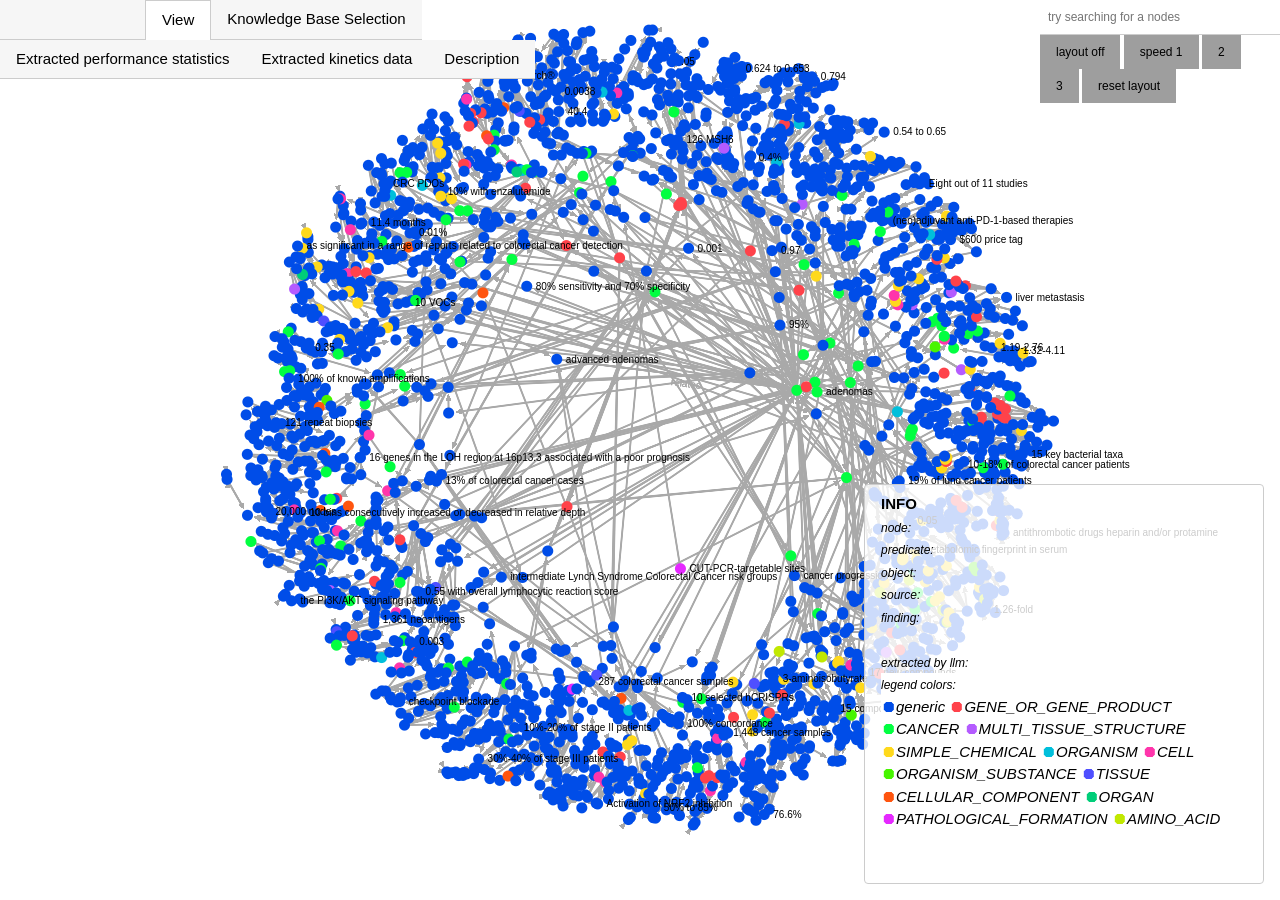
==== index.html @ 6cf6f739 "publish: UPDATE knowledge graph visualisation and generation generated from commit 396b135ac9f221a1f" ====
<!DOCTYPE html>
<html>

<head>
  <meta charset="utf-8">
  <title>ONCOScreen biomarkers knowledge base demo</title>
  <meta name="viewport" content="width=device-width, initial-scale=1">  
  <script type="module" crossorigin src="./assets/index-B3kpGsPM.js"></script>
  <link rel="stylesheet" crossorigin href="./assets/index-c3DwSmP3.css">
</head>

<body>  
  <my-app></my-app>
</body>

</html>
---- assets/index-c3DwSmP3.css ----
@charset "UTF-8";.message{background-color:#add8e6}.chartjsgeo{width:100vw;height:100vh}.chartjsgeocontainer{position:relative}.chartjsgeodesc{position:absolute;bottom:5px;left:5px;background-color:#d3d3d3;padding:10px;font-size:x-small}.truncate{display:inline-block;max-width:40ch;overflow:hidden;white-space:nowrap;text-overflow:ellipsis}/*!
* Copyright (c) HANDSONCODE sp. z o. o.
*
* HANDSONTABLE is a software distributed by HANDSONCODE sp. z o. o., a Polish corporation based in
* Gdynia, Poland, at Aleja Zwyciestwa 96-98, registered by the District Court in Gdansk under number
* 538651, EU tax ID number: PL5862294002, share capital: PLN 62,800.00.
*
* This software is protected by applicable copyright laws, including international treaties, and dual-
* licensed - depending on whether your use for commercial purposes, meaning intended for or
* resulting in commercial advantage or monetary compensation, or not.
*
* If your use is strictly personal or solely for evaluation purposes, meaning for the purposes of testing
* the suitability, performance, and usefulness of this software outside the production environment,
* you agree to be bound by the terms included in the "handsontable-non-commercial-license.pdf" file.
*
* Your use of this software for commercial purposes is subject to the terms included in an applicable
* license agreement.
*
* In any case, you must not make any such use of this software as to develop software which may be
* considered competitive with this software.
*
* UNLESS EXPRESSLY AGREED OTHERWISE, HANDSONCODE PROVIDES THIS SOFTWARE ON AN "AS IS"
* BASIS, WITHOUT WARRANTIES OR CONDITIONS OF ANY KIND, AND IN NO EVENT AND UNDER NO
* LEGAL THEORY, SHALL HANDSONCODE BE LIABLE TO YOU FOR DAMAGES, INCLUDING ANY DIRECT,
* INDIRECT, SPECIAL, INCIDENTAL, OR CONSEQUENTIAL DAMAGES OF ANY CHARACTER ARISING FROM
* USE OR INABILITY TO USE THIS SOFTWARE.
*
* Version: 14.6.1
* Release date: 17/10/2024 (built at 17/10/2024 09:16:18)
*/.handsontable .table th,.handsontable .table td{border-top:none}.handsontable tr{background:#fff}.handsontable td{background-color:inherit}.handsontable .table caption+thead tr:first-child th,.handsontable .table caption+thead tr:first-child td,.handsontable .table colgroup+thead tr:first-child th,.handsontable .table colgroup+thead tr:first-child td,.handsontable .table thead:first-child tr:first-child th,.handsontable .table thead:first-child tr:first-child td{border-top:1px solid #CCCCCC}.handsontable .table-bordered{border:0;border-collapse:separate}.handsontable .table-bordered th,.handsontable .table-bordered td{border-left:none}.handsontable .table-bordered th:first-child,.handsontable .table-bordered td:first-child{border-left:1px solid #CCCCCC}.handsontable .table>tbody>tr>td,.handsontable .table>tbody>tr>th,.handsontable .table>tfoot>tr>td,.handsontable .table>tfoot>tr>th,.handsontable .table>thead>tr>td,.handsontable .table>thead>tr>th{line-height:21px;padding:0}.col-lg-1.handsontable,.col-lg-10.handsontable,.col-lg-11.handsontable,.col-lg-12.handsontable,.col-lg-2.handsontable,.col-lg-3.handsontable,.col-lg-4.handsontable,.col-lg-5.handsontable,.col-lg-6.handsontable,.col-lg-7.handsontable,.col-lg-8.handsontable,.col-lg-9.handsontable,.col-md-1.handsontable,.col-md-10.handsontable,.col-md-11.handsontable,.col-md-12.handsontable,.col-md-2.handsontable,.col-md-3.handsontable,.col-md-4.handsontable,.col-md-5.handsontable,.col-md-6.handsontable,.col-md-7.handsontable,.col-md-8.handsontable,.col-md-9.handsontable .col-sm-1.handsontable,.col-sm-10.handsontable,.col-sm-11.handsontable,.col-sm-12.handsontable,.col-sm-2.handsontable,.col-sm-3.handsontable,.col-sm-4.handsontable,.col-sm-5.handsontable,.col-sm-6.handsontable,.col-sm-7.handsontable,.col-sm-8.handsontable,.col-sm-9.handsontable .col-xs-1.handsontable,.col-xs-10.handsontable,.col-xs-11.handsontable,.col-xs-12.handsontable,.col-xs-2.handsontable,.col-xs-3.handsontable,.col-xs-4.handsontable,.col-xs-5.handsontable,.col-xs-6.handsontable,.col-xs-7.handsontable,.col-xs-8.handsontable,.col-xs-9.handsontable{padding-left:0;padding-right:0}.handsontable .table-striped>tbody>tr:nth-of-type(2n){background-color:#fff}.handsontable{position:relative}.handsontable .hide{display:none}.handsontable .relative{position:relative}.handsontable .wtHider{width:0}.handsontable .wtSpreader{position:relative;width:0;height:auto}.handsontable table,.handsontable tbody,.handsontable thead,.handsontable td,.handsontable th,.handsontable input,.handsontable textarea,.handsontable div{box-sizing:content-box;-webkit-box-sizing:content-box;-moz-box-sizing:content-box}.handsontable input,.handsontable textarea{min-height:initial}.handsontable table.htCore{border-collapse:separate;border-spacing:0;margin:0;border-width:0;table-layout:fixed;width:0;outline-width:0;cursor:default;max-width:none;max-height:none}.handsontable col,.handsontable col.rowHeader{width:50px}.handsontable th,.handsontable td{border-top-width:0;border-left-width:0;border-right:1px solid #ccc;border-bottom:1px solid #ccc;height:22px;empty-cells:show;line-height:21px;padding:0 4px;background-color:#fff;vertical-align:top;overflow:hidden;outline:none;outline-width:0;white-space:pre-wrap}[dir=rtl].handsontable th,[dir=rtl].handsontable td{border-right-width:0;border-left:1px solid #ccc}.handsontable th:last-child{border-left:none;border-right:1px solid #ccc;border-bottom:1px solid #ccc}[dir=rtl].handsontable th:last-child{border-right:none;border-left:1px solid #ccc}.handsontable th:first-child,.handsontable td:first-of-type{border-left:1px solid #ccc}[dir=rtl].handsontable th:first-child,[dir=rtl].handsontable td:first-of-type{border-right:1px solid #ccc}.handsontable .ht_clone_top th:nth-child(2){border-left-width:0;border-right:1px solid #ccc}[dir=rtl].handsontable .ht_clone_top th:nth-child(2){border-right-width:0;border-left:1px solid #ccc}.handsontable.htRowHeaders thead tr th:nth-child(2){border-left:1px solid #ccc}[dir=rtl].handsontable.htRowHeaders thead tr th:nth-child(2){border-right:1px solid #ccc}.handsontable tr:first-child th,.handsontable tr:first-child td{border-top:1px solid #ccc}.ht_master:not(.innerBorderInlineStart):not(.emptyColumns) tbody tr th,.ht_master:not(.innerBorderInlineStart):not(.emptyColumns) thead tr th:first-child,.ht_master:not(.innerBorderInlineStart):not(.emptyColumns)~.handsontable:not(.htGhostTable) tbody tr th,.ht_master:not(.innerBorderInlineStart):not(.emptyColumns)~.handsontable:not(.ht_clone_top):not(.htGhostTable) thead tr th:first-child{border-right-width:0;border-left:1px solid #ccc}[dir=rtl].ht_master:not(.innerBorderInlineStart):not(.emptyColumns) tbody tr th,[dir=rtl].ht_master:not(.innerBorderInlineStart):not(.emptyColumns) thead tr th:first-child,[dir=rtl].ht_master:not(.innerBorderInlineStart):not(.emptyColumns)~.handsontable:not(.htGhostTable) tbody tr th,[dir=rtl].ht_master:not(.innerBorderInlineStart):not(.emptyColumns)~.handsontable:not(.ht_clone_top):not(.htGhostTable) thead tr th:first-child{border-left-width:0;border-right:1px solid #ccc}.ht_master:not(.innerBorderTop):not(.innerBorderBottom) thead tr:last-child th,.ht_master:not(.innerBorderTop):not(.innerBorderBottom)~.handsontable thead tr:last-child th,.ht_master:not(.innerBorderTop):not(.innerBorderBottom) thead tr.lastChild th,.ht_master:not(.innerBorderTop):not(.innerBorderBottom)~.handsontable thead tr.lastChild th{border-bottom-width:0}.handsontable th{background-color:#f0f0f0;color:#222;text-align:center;font-weight:400;white-space:nowrap}.handsontable thead th{padding:0}.handsontable th.active{background-color:#ccc}.handsontable thead th .relative{padding:2px 4px}.handsontable span.colHeader{display:inline-block;line-height:1.1}.handsontable .wtBorder{position:absolute;font-size:0}.handsontable .wtBorder.hidden{display:none!important}.handsontable .wtBorder.current{z-index:10}.handsontable .wtBorder.area{z-index:8}.handsontable .wtBorder.fill{z-index:6}.handsontable .wtBorder.corner{font-size:0;cursor:crosshair}.ht_clone_master{z-index:100}.ht_clone_inline_start{z-index:120}.ht_clone_bottom{z-index:130}.ht_clone_bottom_inline_start_corner{z-index:150}.ht_clone_top{z-index:160}.ht_clone_top_inline_start_corner{z-index:180}.handsontable col.hidden{width:0!important}.handsontable tr.hidden,.handsontable tr.hidden td,.handsontable tr.hidden th{display:none}.ht_master,.ht_clone_inline_start,.ht_clone_top,.ht_clone_bottom{overflow:hidden}.ht_master .wtHolder{overflow:auto}.handsontable .ht_master table.htCore>thead,.handsontable .ht_master table.htCore>tbody>tr>th,.handsontable .ht_clone_inline_start table.htCore>thead{visibility:hidden}.ht_clone_top .wtHolder,.ht_clone_inline_start .wtHolder,.ht_clone_bottom .wtHolder{overflow:hidden}.handsontable{touch-action:manipulation;font-family:-apple-system,BlinkMacSystemFont,Segoe UI,Roboto,Oxygen,Ubuntu,Helvetica Neue,Arial,sans-serif;font-size:13px;font-weight:400;color:#373737}.handsontable a{color:#104acc}.handsontable.htAutoSize{visibility:hidden;left:-99000px;position:absolute;top:-99000px}.handsontable td.htInvalid{background-color:#ffbeba!important}.handsontable td.htNoWrap{white-space:nowrap}.handsontable td.invisibleSelection,.handsontable th.invisibleSelection{outline:none}.handsontable td.invisibleSelection::selection,.handsontable th.invisibleSelection::selection{background:#fff0}.hot-display-license-info{font-family:-apple-system,BlinkMacSystemFont,Segoe UI,Roboto,Oxygen,Ubuntu,Helvetica Neue,Arial,sans-serif;font-size:10px;font-weight:400;color:#373737;padding:5px 0 3px;text-align:left}.hot-display-license-info a{color:#104acc;font-size:10px}.handsontable .htFocusCatcher{position:absolute;z-index:-1;opacity:0;border:0;margin:0;padding:0;width:0;height:0}.handsontable .manualColumnResizer{position:absolute;top:0;cursor:col-resize;z-index:210;width:5px;height:25px}.handsontable .manualRowResizer{position:absolute;left:0;cursor:row-resize;z-index:210;height:5px;width:50px}.handsontable .manualColumnResizer:hover,.handsontable .manualColumnResizer.active,.handsontable .manualRowResizer:hover,.handsontable .manualRowResizer.active{background-color:#34a9db}.handsontable .manualColumnResizerGuide{position:absolute;right:unset;top:0;background-color:#34a9db;display:none;width:0;border-right:1px dashed #777;border-left:none;margin-left:5px;margin-right:unset}[dir=rtl].handsontable .manualColumnResizerGuide{left:unset;border-left:1px dashed #777;border-right:none;margin-right:5px;margin-left:unset}.handsontable .manualRowResizerGuide{position:absolute;left:0;bottom:0;background-color:#34a9db;display:none;height:0;border-bottom:1px dashed #777;margin-top:5px}.handsontable .manualColumnResizerGuide.active,.handsontable .manualRowResizerGuide.active{display:block;z-index:209}.handsontable td.area,.handsontable td.area-1,.handsontable td.area-2,.handsontable td.area-3,.handsontable td.area-4,.handsontable td.area-5,.handsontable td.area-6,.handsontable td.area-7{position:relative}.handsontable td.area:before,.handsontable td.area-1:before,.handsontable td.area-2:before,.handsontable td.area-3:before,.handsontable td.area-4:before,.handsontable td.area-5:before,.handsontable td.area-6:before,.handsontable td.area-7:before{content:"";position:absolute;top:0;left:0;right:0;bottom:0;background:#005eff}.handsontable td.area:before{opacity:.1}.handsontable td.area-1:before{opacity:.2}.handsontable td.area-2:before{opacity:.27}.handsontable td.area-3:before{opacity:.35}.handsontable td.area-4:before{opacity:.41}.handsontable td.area-5:before{opacity:.47}.handsontable td.area-6:before{opacity:.54}.handsontable td.area-7:before{opacity:.58}.handsontable tbody th.current,.handsontable thead th.current{box-shadow:inset 0 0 0 2px #4b89ff}.handsontable tbody th.ht__highlight,.handsontable thead th.ht__highlight{background-color:#dcdcdc}.handsontable tbody th.ht__active_highlight,.handsontable thead th.ht__active_highlight{background-color:#8eb0e7;color:#000}.handsontableInput{border:none;outline-width:0;margin:0;padding:1px 5px 0;font-family:inherit;line-height:21px;font-size:inherit;box-shadow:0 0 0 2px #5292f7 inset;resize:none;display:block;color:#000;border-radius:0;background-color:#fff}.handsontableInput:focus{outline:none}.handsontableInputHolder{position:absolute;top:0;left:0}.htSelectEditor{-webkit-appearance:menulist-button!important;position:absolute;width:auto;border:2px solid #4b89ff}.htSelectEditor:focus{outline:none}.handsontable .htDimmed{color:#777}.handsontable .htSubmenu{position:relative}.handsontable .htSubmenu :after{content:"▶";color:#777;position:absolute;right:5px;font-size:9px}[dir=rtl].handsontable .htSubmenu :after{content:""}[dir=rtl].handsontable .htSubmenu :before{content:"◀";color:#777;position:absolute;left:5px;font-size:9px}.handsontable .htLeft{text-align:left}.handsontable .htCenter{text-align:center}.handsontable .htRight{text-align:right}.handsontable .htJustify{text-align:justify}.handsontable .htTop{vertical-align:top}.handsontable .htMiddle{vertical-align:middle}.handsontable .htBottom{vertical-align:bottom}.handsontable .htPlaceholder{color:#999}.handsontable.listbox{margin:0}.handsontable.listbox .ht_master table{border:1px solid #ccc;border-collapse:separate;background:#fff}.handsontable.listbox th,.handsontable.listbox tr:first-child th,.handsontable.listbox tr:last-child th,.handsontable.listbox tr:first-child td,.handsontable.listbox td{border-color:transparent!important}.handsontable.listbox th,.handsontable.listbox td{white-space:nowrap;text-overflow:ellipsis}.handsontable.listbox td.htDimmed{cursor:default;color:inherit;font-style:inherit}.handsontable.listbox .wtBorder{visibility:hidden}.handsontable.listbox tr td.current,.handsontable.listbox tr:hover td{background:#eee}.ht_editor_hidden{z-index:-1}.ht_editor_visible{z-index:200}.handsontable td.htSearchResult{background:#fcedd9;color:#583707}.handsontable.mobile,.handsontable.mobile .wtHolder{-webkit-touch-callout:none;-webkit-user-select:none;-khtml-user-select:none;-moz-user-select:none;-ms-user-select:none;user-select:none;-webkit-tap-highlight-color:rgba(0,0,0,0);-webkit-overflow-scrolling:touch}.handsontable.mobile .handsontableInput:focus{-webkit-box-shadow:0 0 0 2px #5292f7 inset;-moz-box-shadow:0 0 0 2px #5292f7 inset;box-shadow:0 0 0 2px #5292f7 inset;-webkit-appearance:none}.handsontable .topSelectionHandle,.handsontable .topSelectionHandle-HitArea,.handsontable .bottomSelectionHandle,.handsontable .bottomSelectionHandle-HitArea{left:-10000px;right:unset;top:-10000px;z-index:9999}[dir=rtl].handsontable .topSelectionHandle,[dir=rtl].handsontable .topSelectionHandle-HitArea,[dir=rtl].handsontable .bottomSelectionHandle,[dir=rtl].handsontable .bottomSelectionHandle-HitArea{right:-10000px;left:unset}.handsontable.hide-tween{-webkit-animation:opacity-hide .3s;animation:opacity-hide .3s;animation-fill-mode:forwards;-webkit-animation-fill-mode:forwards}.handsontable.show-tween{-webkit-animation:opacity-show .3s;animation:opacity-show .3s;animation-fill-mode:forwards;-webkit-animation-fill-mode:forwards}/*!
 * Pikaday
 * Copyright © 2014 David Bushell | BSD & MIT license | https://dbushell.com/
 */.pika-single{z-index:9999;display:block;position:relative;color:#333;background:#fff;border:1px solid #ccc;border-bottom-color:#bbb;font-family:Helvetica Neue,Helvetica,Arial,sans-serif}.pika-single:before,.pika-single:after{content:" ";display:table}.pika-single:after{clear:both}.pika-single.is-hidden{display:none}.pika-single.is-bound{position:absolute;box-shadow:0 5px 15px -5px #00000080}.pika-lendar{float:left;width:240px;margin:8px}.pika-title{position:relative;text-align:center}.pika-label{display:inline-block;position:relative;z-index:9999;overflow:hidden;margin:0;padding:5px 3px;font-size:14px;line-height:20px;font-weight:700;background-color:#fff}.pika-title select{cursor:pointer;position:absolute;z-index:9998;margin:0;left:0;top:5px;opacity:0}.pika-prev,.pika-next{display:block;cursor:pointer;position:relative;outline:none;border:0;padding:0;width:20px;height:30px;text-indent:20px;white-space:nowrap;overflow:hidden;background-color:transparent;background-position:center center;background-repeat:no-repeat;background-size:75% 75%;opacity:.5}.pika-prev:hover,.pika-next:hover{opacity:1}.pika-prev,.is-rtl .pika-next{float:left;background-image:url([data-uri])}.pika-next,.is-rtl .pika-prev{float:right;background-image:url([data-uri])}.pika-prev.is-disabled,.pika-next.is-disabled{cursor:default;opacity:.2}.pika-select{display:inline-block}.pika-table{width:100%;border-collapse:collapse;border-spacing:0;border:0}.pika-table th,.pika-table td{width:14.2857142857%;padding:0}.pika-table th{color:#999;font-size:12px;line-height:25px;font-weight:700;text-align:center}.pika-button{cursor:pointer;display:block;box-sizing:border-box;-moz-box-sizing:border-box;outline:none;border:0;margin:0;width:100%;padding:5px;color:#666;font-size:12px;line-height:15px;text-align:center;background:#f5f5f5;height:initial}.pika-week{font-size:11px;color:#999}.is-today .pika-button{color:#3af;font-weight:700}.is-selected .pika-button,.has-event .pika-button{color:#fff;font-weight:700;background:#3af;box-shadow:inset 0 1px 3px #178fe5;border-radius:3px}.has-event .pika-button{background:#005da9;box-shadow:inset 0 1px 3px #0076c9}.is-disabled .pika-button,.is-inrange .pika-button{background:#d5e9f7}.is-startrange .pika-button{color:#fff;background:#6cb31d;box-shadow:none;border-radius:3px}.is-endrange .pika-button{color:#fff;background:#3af;box-shadow:none;border-radius:3px}.is-disabled .pika-button{pointer-events:none;cursor:default;color:#999;opacity:.3}.is-outside-current-month .pika-button{color:#999;opacity:.3}.is-selection-disabled{pointer-events:none;cursor:default}.pika-button:hover,.pika-row.pick-whole-week:hover .pika-button{color:#fff;background:#ff8000;box-shadow:none;border-radius:3px}.pika-table abbr{border-bottom:none;cursor:help}.handsontable .htAutocompleteArrow{float:right;font-size:10px;color:#bbb;cursor:default;width:16px;text-align:center}[dir=rtl].handsontable .htAutocompleteArrow{float:left}.handsontable td.htInvalid .htAutocompleteArrow{color:#555}.handsontable td.htInvalid .htAutocompleteArrow:hover{color:#1a1a1a}.handsontable td .htAutocompleteArrow:hover{color:#777}.handsontable td.area .htAutocompleteArrow{color:#d3d3d3}.handsontable .htCheckboxRendererInput{display:inline-block}.handsontable .htCheckboxRendererInput.noValue{opacity:.5}.handsontable .htCheckboxRendererLabel{font-size:inherit;vertical-align:middle;cursor:pointer;display:inline-block}.handsontable .htCheckboxRendererLabel.fullWidth{width:100%}.handsontable .collapsibleIndicator{position:absolute;top:50%;transform:translateY(-50%);left:unset;right:5px;border:1px solid #A6A6A6;line-height:8px;color:#222;border-radius:10px;font-size:10px;width:10px;height:10px;cursor:pointer;-webkit-box-shadow:0 0 0 6px rgb(238,238,238);-moz-box-shadow:0 0 0 6px rgb(238,238,238);box-shadow:0 0 0 3px #eee;background:#eee;text-align:center}[dir=rtl].handsontable .collapsibleIndicator{right:unset;left:5px}.handsontable[dir=ltr] thead th:has(.collapsibleIndicator) div.htRight span.colHeader{margin-right:20px}.handsontable[dir=rtl] thead th:has(.collapsibleIndicator) div.htLeft span.colHeader{margin-left:20px}.handsontable .columnSorting{position:relative}.handsontable[dir=ltr] div.htRight span[class*=ascending],.handsontable[dir=ltr] div.htRight span[class*=descending]{margin-right:10px;margin-left:-10px}.handsontable[dir=rtl] div.htLeft span[class*=ascending],.handsontable[dir=rtl] div.htLeft span[class*=descending]{margin-left:10px;margin-right:-10px}.handsontable[dir=ltr] div.htRight span[class*=ascending]:only-child,.handsontable[dir=ltr] div.htRight span[class*=descending]:only-child{margin-right:15px;margin-left:-15px}.handsontable[dir=rtl] div.htLeft span[class*=ascending]:only-child,.handsontable[dir=rtl] div.htLeft span[class*=descending]:only-child{margin-left:15px;margin-right:-15px}.handsontable .columnSorting.sortAction:hover{text-decoration:underline;cursor:pointer}.handsontable span.colHeader.columnSorting:before{top:50%;margin-top:-6px;padding-left:8px;padding-right:0;position:absolute;right:-9px;left:unset;content:"";height:10px;width:5px;background-size:contain;background-repeat:no-repeat;background-position-x:right}[dir=rtl].handsontable span.colHeader.columnSorting:before{padding-right:8px;padding-left:0;left:-9px;right:unset;background-position-x:left}.handsontable span.colHeader.columnSorting.ascending:before{background-image:url([data-uri])}.handsontable span.colHeader.columnSorting.descending:before{background-image:url([data-uri])}.htGhostTable .htCore span.colHeader.columnSorting:not(.indicatorDisabled):before{content:"*";display:inline-block;position:relative;padding-right:20px}.handsontable .htCommentCell{position:relative}.handsontable .htCommentCell:after{content:"";position:absolute;top:0;right:0;left:unset;border-left:6px solid transparent;border-right:none;border-top:6px solid black}[dir=rtl].handsontable .htCommentCell:after{left:0;right:unset;border-right:6px solid transparent;border-left:none}.htCommentsContainer .htComments{display:none;z-index:1059;position:absolute}.htCommentsContainer .htCommentTextArea{box-shadow:#0000001e 0 1px 3px,#0000003d 0 1px 2px;-webkit-box-sizing:border-box;-moz-box-sizing:border-box;box-sizing:border-box;border:none;border-left:3px solid #ccc;border-right:none;background-color:#fff;width:215px;height:90px;font-size:12px;padding:5px;outline:0px!important;-webkit-appearance:none}[dir=rtl].htCommentsContainer .htCommentTextArea{border-right:3px solid #ccc;border-left:none}.htCommentsContainer .htCommentTextArea:focus{box-shadow:#0000001e 0 1px 3px,#0000003d 0 1px 2px,inset 0 0 0 1px #5292f7;border-left:3px solid #5292f7;border-right:none}[dir=rtl].htCommentsContainer .htCommentTextArea:focus{border-right:3px solid #5292f7;border-left:none}/*!
 * Handsontable ContextMenu
 */.htContextMenu:not(.htGhostTable){display:none;position:absolute;z-index:1060}.htContextMenu .ht_clone_top,.htContextMenu .ht_clone_bottom,.htContextMenu .ht_clone_inline_start,.htContextMenu .ht_clone_top_inline_start_corner,.htContextMenu .ht_clone_bottom_inline_start_corner{display:none}.htContextMenu .ht_master table.htCore{border-color:#ccc;border-style:solid;border-top-width:1px;border-bottom-width:2px;border-left-width:1px;border-right-width:2px}[dir=rtl].htContextMenu .ht_master table.htCore{border-right-width:1px;border-left-width:2px}.htContextMenu.handsontable:focus{outline:none}.htContextMenu .wtBorder{visibility:hidden}.htContextMenu table tbody tr td{background:#fff;border-width:0;padding:4px 6px 0;cursor:pointer;overflow:hidden;white-space:nowrap;text-overflow:ellipsis}.htContextMenu table tbody tr td:first-child{border-top-width:0;border-bottom-width:0;border-left-width:0;border-right-width:0}[dir=rtl].htContextMenu table tbody tr td:first-child{border-right-width:0;border-left-width:0}.htContextMenu table tbody tr td.htDimmed{font-style:normal;color:#323232}.htContextMenu table tbody tr td.current{background:#f3f3f3}.htContextMenu table tbody tr td.htSeparator{border-top:1px solid #e6e6e6;height:0;padding:0;cursor:default}.htContextMenu table tbody tr td.htDisabled{color:#999;cursor:default}.htContextMenu table tbody tr td.htDisabled:hover{background:#fff;color:#999;cursor:default}.htContextMenu table tbody tr.htHidden{display:none}.htContextMenu table tbody tr td .htItemWrapper{margin-left:10px;margin-right:6px}[dir=rtl].htContextMenu table tbody tr td .htItemWrapper{margin-right:10px;margin-left:6px}.htContextMenu table tbody tr td div span.selected{margin-top:-2px;position:absolute;left:4px;right:0}[dir=rtl].htContextMenu table tbody tr td div span.selected{right:4px;left:0}.htContextMenu .ht_master .wtHolder{overflow:hidden}textarea.HandsontableCopyPaste{position:fixed!important;top:0!important;right:100%!important;overflow:hidden;opacity:0;outline:0 none!important}/*!
 * Handsontable DropdownMenu
 */.handsontable .changeType{background:#eee;border-radius:2px;border:1px solid #bbb;color:#bbb;font-size:9px;line-height:9px;padding:2px;margin:3px 1px 0 5px;float:right}[dir=rtl].handsontable .changeType{float:left}.handsontable[dir=rtl] .changeType{margin:3px 5px 0 1px}.handsontable .changeType:before{content:"▼ "}.handsontable .changeType:hover{border:1px solid #777;color:#777;cursor:pointer}.htDropdownMenu:not(.htGhostTable){display:none;position:absolute;z-index:1060}.htDropdownMenu .ht_clone_top,.htDropdownMenu .ht_clone_bottom,.htDropdownMenu .ht_clone_inline_start,.htDropdownMenu .ht_clone_top_inline_start_corner,.htDropdownMenu .ht_clone_bottom_inline_start_corner{display:none}.htDropdownMenu table.htCore{border-color:#ccc;border-style:solid;border-top-width:1px;border-bottom-width:2px;border-left-width:1px;border-right-width:2px}[dir=rtl].htDropdownMenu table.htCore{border-right-width:1px;border-left-width:2px}.htDropdownMenu.handsontable:focus{outline:none}.htDropdownMenu .wtBorder{visibility:hidden}.htDropdownMenu table tbody tr td{background:#fff;border-width:0;padding:4px 6px 0;cursor:pointer;overflow:hidden;white-space:nowrap;text-overflow:ellipsis}.htDropdownMenu table tbody tr td:first-child{border-top-width:0;border-right-width:0;border-bottom-width:0;border-left-width:0}[dir=rtl].htDropdownMenu table tbody tr td:first-child{border-left-width:0;border-right-width:0}.htDropdownMenu table tbody tr td.htDimmed{font-style:normal;color:#323232}.htDropdownMenu table tbody tr td.current{background:#e9e9e9}.htDropdownMenu table tbody tr td.htSeparator{border-top:1px solid #e6e6e6;height:0;padding:0;cursor:default}.htDropdownMenu table tbody tr td.htDisabled{color:#999}.htDropdownMenu table tbody tr td.htDisabled:hover{background:#fff;color:#999;cursor:default}.htDropdownMenu:not(.htGhostTable) table tbody tr.htHidden{display:none}.htDropdownMenu table tbody tr td .htItemWrapper{margin-left:10px;margin-right:10px}[dir=rtl].htDropdownMenu table tbody tr td .htItemWrapper{margin-right:10px;margin-left:10px}.htDropdownMenu table tbody tr td div span.selected{margin-top:-2px;position:absolute;left:4px;right:0}[dir=rtl].htDropdownMenu table tbody tr td div span.selected{right:4px;left:0}.htDropdownMenu .ht_master .wtHolder{overflow:hidden}/*!
 * Handsontable Filters
 */.htFiltersConditionsMenu:not(.htGhostTable){display:none;position:absolute;z-index:1070}.htFiltersConditionsMenu .ht_clone_top,.htFiltersConditionsMenu .ht_clone_bottom,.htFiltersConditionsMenu .ht_clone_inline_start,.htFiltersConditionsMenu .ht_clone_top_inline_start_corner,.htFiltersConditionsMenu .ht_clone_bottom_inline_start_corner{display:none}.htFiltersConditionsMenu table.htCore{border:1px solid #bbb;border-bottom-width:2px;border-right-width:2px}.htFiltersConditionsMenu .wtBorder{visibility:hidden}.htFiltersConditionsMenu table tbody tr td{background:#fff;border-width:0;padding:4px 6px 0;cursor:pointer;overflow:hidden;white-space:nowrap;text-overflow:ellipsis}.htFiltersConditionsMenu table tbody tr td:first-child{border-top-width:0;border-right-width:0;border-bottom-width:0;border-left-width:0}[dir=rtl].htFiltersConditionsMenu table tbody tr td:first-child{border-left-width:0;border-right-width:0}.htFiltersConditionsMenu table tbody tr td.htDimmed{font-style:normal;color:#323232}.htFiltersConditionsMenu table tbody tr td.current{background:#e9e9e9}.htFiltersConditionsMenu table tbody tr td.htSeparator{border-top:1px solid #e6e6e6;height:0;padding:0}.htFiltersConditionsMenu table tbody tr td.htDisabled{color:#999}.htFiltersConditionsMenu table tbody tr td.htDisabled:hover{background:#fff;color:#999;cursor:default}.htFiltersConditionsMenu table tbody tr td .htItemWrapper{margin-left:10px;margin-right:10px}.htFiltersConditionsMenu table tbody tr td div span.selected{margin-top:-2px;position:absolute;left:4px}.htFiltersConditionsMenu .ht_master .wtHolder{overflow:hidden}.handsontable .htMenuFiltering{border-bottom:1px dotted #ccc;height:135px;overflow:hidden}.handsontable .ht_master table td.htCustomMenuRenderer{background-color:#fff;cursor:auto}.handsontable .htFiltersMenuLabel{font-size:.75em}.handsontable .htFiltersMenuActionBar{text-align:center;padding-top:10px;padding-bottom:3px}.handsontable .htFiltersMenuCondition.border{border-bottom:1px dotted #ccc!important}.handsontable .htFiltersMenuCondition .htUIInput{padding:0 0 5px}.handsontable .htFiltersMenuValue{border-bottom:1px dotted #ccc!important}.handsontable .htFiltersMenuValue .htUIMultipleSelectSearch{padding:0}.handsontable .htFiltersMenuCondition .htUIInput input,.handsontable .htFiltersMenuValue .htUIMultipleSelectSearch input{font-family:inherit;font-size:.75em;padding:4px;box-sizing:border-box;width:100%}.htUIMultipleSelect .ht_master .wtHolder{overflow-y:scroll}.handsontable .htFiltersActive .changeType{border:1px solid #509272;color:#18804e;background-color:#d2e0d9}.handsontable .htUISelectAll{margin-left:0;margin-right:10px}[dir=rtl].handsontable .htUISelectAll{margin-right:0;margin-left:10px}.handsontable .htUIClearAll,.handsontable .htUISelectAll{display:inline-block}.handsontable .htUIClearAll a,.handsontable .htUISelectAll a{font-size:.75em}.handsontable .htUISelectionControls{text-align:right}[dir=rtl].handsontable .htUISelectionControls{text-align:left}.handsontable .htCheckboxRendererInput{margin:0 5px 0 0;vertical-align:middle;height:1em}[dir=rtl].handsontable .htCheckboxRendererInput{margin-left:5px;margin-right:0}.handsontable .htUIInput{padding:3px 0 7px;position:relative;text-align:center}.handsontable .htUIInput input{border-radius:2px;border:1px solid #d2d1d1}.handsontable .htUIInputIcon{position:absolute}.handsontable .htUIInput.htUIButton{cursor:pointer;display:inline-block}.handsontable .htUIInput.htUIButton input{background-color:#eee;color:#000;cursor:pointer;font-family:inherit;font-size:.75em;font-weight:700;height:19px;min-width:64px}.handsontable .htUIInput.htUIButton input:hover{border-color:#b9b9b9}.handsontable .htUIInput.htUIButtonOK{margin-left:0;margin-right:10px}[dir=rtl].handsontable .htUIInput.htUIButtonOK{margin-right:0;margin-left:10px}.handsontable .htUIInput.htUIButtonOK input{background-color:#0f9d58;border-color:#18804e;color:#fff}.handsontable .htUIInput.htUIButtonOK input:focus-visible{background-color:#92dd8d;border-color:#7cb878;color:#000}.handsontable .htUIInput.htUIButtonOK input:hover{border-color:#1a6f46}.handsontable .htUISelect{cursor:pointer;margin-bottom:7px;position:relative}.handsontable .htUISelectCaption{background-color:#e8e8e8;border-radius:2px;border:1px solid #d2d1d1;font-family:inherit;font-size:.75em;font-weight:700;padding:3px 20px 3px 10px;text-overflow:ellipsis;white-space:nowrap;overflow:hidden}.handsontable .htUISelectCaption:hover{background-color:#e8e8e8;border:1px solid #b9b9b9}.handsontable .htUISelectDropdown:after{content:"▲";font-size:7px;position:absolute;right:10px;top:0}.handsontable .htUISelectDropdown:before{content:"▼";font-size:7px;position:absolute;right:10px;top:8px}.handsontable .htUIMultipleSelect .handsontable .htCore{border:none}.handsontable .htUIMultipleSelect .handsontable .htCore td:hover{background-color:#f5f5f5}.handsontable .htUIMultipleSelectSearch input{border-radius:2px;border:1px solid #d2d1d1;padding:3px}.handsontable .htUIRadio{display:inline-block;margin-left:0;margin-right:5px;height:100%}[dir=rtl].handsontable .htUIRadio{margin-right:0;margin-left:5px}.handsontable .htUIRadio:last-child{margin-right:0}.handsontable .htUIRadio>input[type=radio]{margin-left:0;margin-right:.5ex}[dir=rtl].handsontable .htUIRadio>input[type=radio]{margin-right:0;margin-left:.5ex}.handsontable .htUIRadio label{vertical-align:middle}.handsontable .htFiltersMenuOperators{padding-bottom:5px}.handsontable th.beforeHiddenColumn{position:relative}.handsontable th.beforeHiddenColumn:after,.handsontable th.afterHiddenColumn:before{color:#bbb;position:absolute;top:50%;font-size:5pt;transform:translateY(-50%)}.handsontable th.afterHiddenColumn{position:relative}.handsontable[dir=ltr] th.afterHiddenColumn div.htLeft{margin-left:10px}.handsontable[dir=ltr] th.beforeHiddenColumn div.htRight,.handsontable[dir=rtl] th.afterHiddenColumn div.htRight{margin-right:10px}.handsontable[dir=rtl] th.beforeHiddenColumn div.htLeft{margin-left:10px}.handsontable th.beforeHiddenColumn:after{right:1px;content:"◀"}[dir=rtl].handsontable th.beforeHiddenColumn:after{right:initial;left:1px;content:"▶"}.handsontable th.afterHiddenColumn:before{left:1px;content:"▶"}[dir=rtl].handsontable th.afterHiddenColumn:before{right:1px;left:initial;content:"◀"}/*!
 * Handsontable HiddenRows
 */.handsontable th.beforeHiddenRow:before,.handsontable th.afterHiddenRow:after{color:#bbb;font-size:6pt;line-height:6pt;position:absolute;left:2px}.handsontable th.beforeHiddenRow,.handsontable th.afterHiddenRow{position:relative}.handsontable th.beforeHiddenRow:before{content:"▲";bottom:2px}.handsontable th.afterHiddenRow:after{content:"▼";top:2px}.handsontable.ht__selection--rows tbody th.beforeHiddenRow.ht__highlight:before,.handsontable.ht__selection--rows tbody th.afterHiddenRow.ht__highlight:after{color:#eee}.handsontable td.afterHiddenRow.firstVisibleRow,.handsontable th.afterHiddenRow.firstVisibleRow{border-top:1px solid #CCC}.htRowHeaders .ht_master.innerBorderInlineStart~.ht_clone_top_inline_start_corner th:nth-child(2),.htRowHeaders .ht_master.innerBorderInlineStart~.ht_clone_inline_start td:first-of-type{border-left:0 none}.handsontable.ht__manualColumnMove.after-selection--columns thead th.ht__highlight{cursor:move;cursor:-moz-grab;cursor:-webkit-grab;cursor:grab}.handsontable.ht__manualColumnMove.on-moving--columns *,.handsontable.ht__manualColumnMove.on-moving--columns thead th.ht__highlight{cursor:move;cursor:-moz-grabbing;cursor:-webkit-grabbing;cursor:grabbing}.handsontable.ht__manualColumnMove.on-moving--columns .manualColumnResizer{display:none}.handsontable .ht__manualColumnMove--guideline,.handsontable .ht__manualColumnMove--backlight{position:absolute;height:100%;display:none}.handsontable .ht__manualColumnMove--guideline{background:#757575;width:2px;top:0;margin-inline-start:-1px;margin-inline-end:0;z-index:205}.handsontable .ht__manualColumnMove--backlight{background:#343434;background:#34343440;display:none;z-index:205;pointer-events:none}.handsontable.on-moving--columns.show-ui .ht__manualColumnMove--guideline,.handsontable.on-moving--columns .ht__manualColumnMove--backlight{display:block}.handsontable .wtHider{position:relative}.handsontable.ht__manualRowMove.after-selection--rows tbody th.ht__highlight{cursor:move;cursor:-moz-grab;cursor:-webkit-grab;cursor:grab}.handsontable.ht__manualRowMove.on-moving--rows *,.handsontable.ht__manualRowMove.on-moving--rows tbody th.ht__highlight{cursor:move;cursor:-moz-grabbing;cursor:-webkit-grabbing;cursor:grabbing}.handsontable.ht__manualRowMove.on-moving--rows .manualRowResizer{display:none}.handsontable .ht__manualRowMove--guideline,.handsontable .ht__manualRowMove--backlight{position:absolute;width:100%;display:none}.handsontable .ht__manualRowMove--guideline{background:#757575;height:2px;left:0;margin-top:-1px;z-index:205}.handsontable .ht__manualRowMove--backlight{background:#343434;background:#34343440;display:none;z-index:205;pointer-events:none}.handsontable.on-moving--rows.show-ui .ht__manualRowMove--guideline,.handsontable.on-moving--rows .ht__manualRowMove--backlight{display:block}.handsontable tbody td[rowspan][class*=area][class*=highlight]:not([class*=fullySelectedMergedCell]):before{opacity:0}.handsontable tbody td[rowspan][class*=area][class*=highlight][class*=fullySelectedMergedCell-multiple]:before{opacity:.1}.handsontable tbody td[rowspan][class*=area][class*=highlight][class*=fullySelectedMergedCell-0]:before{opacity:.1}.handsontable tbody td[rowspan][class*=area][class*=highlight][class*=fullySelectedMergedCell-1]:before{opacity:.2}.handsontable tbody td[rowspan][class*=area][class*=highlight][class*=fullySelectedMergedCell-2]:before{opacity:.27}.handsontable tbody td[rowspan][class*=area][class*=highlight][class*=fullySelectedMergedCell-3]:before{opacity:.35}.handsontable tbody td[rowspan][class*=area][class*=highlight][class*=fullySelectedMergedCell-4]:before{opacity:.41}.handsontable tbody td[rowspan][class*=area][class*=highlight][class*=fullySelectedMergedCell-5]:before{opacity:.47}.handsontable tbody td[rowspan][class*=area][class*=highlight][class*=fullySelectedMergedCell-6]:before{opacity:.54}.handsontable tbody td[rowspan][class*=area][class*=highlight][class*=fullySelectedMergedCell-7]:before{opacity:.58}.handsontable[dir=ltr] div.htRight span[class*=sort-]{margin-right:15px;margin-left:-15px}.handsontable[dir=rtl] div.htLeft span[class*=sort-]{margin-left:15px;margin-right:-15px}.handsontable[dir=ltr] div.htRight span[class*=sort-]:only-child{margin-right:20px;margin-left:-20px}.handsontable[dir=rtl] div.htLeft span[class*=sort-]:only-child{margin-left:20px;margin-right:-20px}.handsontable span.colHeader.columnSorting:after{top:50%;margin-top:-2px;position:absolute;right:-15px;left:unset;padding-left:5px;padding-right:unset;font-size:8px;height:8px;line-height:1.1;text-decoration:underline}[dir=rtl].handsontable span.colHeader.columnSorting:after{left:-15px;right:unset;padding-right:5px;padding-left:unset}.handsontable span.colHeader.columnSorting:after{text-decoration:none}.handsontable span.colHeader.columnSorting[class^=sort-]:after,.handsontable span.colHeader.columnSorting[class*=" sort-"]:after{content:"+"}.handsontable span.colHeader.columnSorting.sort-1:after{content:"1"}.handsontable span.colHeader.columnSorting.sort-2:after{content:"2"}.handsontable span.colHeader.columnSorting.sort-3:after{content:"3"}.handsontable span.colHeader.columnSorting.sort-4:after{content:"4"}.handsontable span.colHeader.columnSorting.sort-5:after{content:"5"}.handsontable span.colHeader.columnSorting.sort-6:after{content:"6"}.handsontable span.colHeader.columnSorting.sort-7:after{content:"7"}.htGhostTable th div button.changeType+span.colHeader.columnSorting:not(.indicatorDisabled){padding-right:5px}.handsontable thead th.hiddenHeader:not(:first-of-type){display:none}.handsontable th.ht_nestingLevels{text-align:left;padding-left:7px}[dir=rtl].handsontable th.ht_nestingLevels{text-align:right;padding-right:7px}.handsontable th div.ht_nestingLevels{display:inline-block;position:absolute;left:11px;right:unset}[dir=rtl].handsontable th div.ht_nestingLevels{right:11px;left:unset}.handsontable.innerBorderInlineStart th div.ht_nestingLevels,.handsontable.innerBorderInlineStart~.handsontable th div.ht_nestingLevels{right:10px;left:unset}[dir=rtl].handsontable.innerBorderInlineStart th div.ht_nestingLevels,[dir=rtl].handsontable.innerBorderInlineStart~.handsontable th div.ht_nestingLevels{left:10px;right:unset}.handsontable th span.ht_nestingLevel{display:inline-block}.handsontable th span.ht_nestingLevel_empty{display:inline-block;width:10px;height:1px;float:left}[dir=rtl].handsontable th span.ht_nestingLevel_empty{float:right}.handsontable th span.ht_nestingLevel:after{content:"┐";font-size:9px;display:inline-block;position:relative;bottom:3px}.handsontable th div.ht_nestingButton{display:inline-block;position:absolute;right:-2px;left:unset;cursor:pointer}[dir=rtl].handsontable th div.ht_nestingButton{left:-2px;right:unset}.handsontable th div.ht_nestingButton.ht_nestingExpand:after{content:"+"}.handsontable th div.ht_nestingButton.ht_nestingCollapse:after{content:"-"}.handsontable.innerBorderInlineStart th div.ht_nestingButton,.handsontable.innerBorderInlineStart~.handsontable th div.ht_nestingButton{right:0;left:unset}[dir=rtl].handsontable.innerBorderInlineStart th div.ht_nestingButton,[dir=rtl].handsontable.innerBorderInlineStart~.handsontable th div.ht_nestingButton{left:0;right:unset}html{box-sizing:border-box}*,*:before,*:after{box-sizing:inherit}html{-ms-text-size-adjust:100%;-webkit-text-size-adjust:100%}body{margin:0}article,aside,details,figcaption,figure,footer,header,main,menu,nav,section{display:block}summary{display:list-item}audio,canvas,progress,video{display:inline-block}progress{vertical-align:baseline}audio:not([controls]){display:none;height:0}[hidden],template{display:none}a{background-color:transparent}a:active,a:hover{outline-width:0}abbr[title]{border-bottom:none;text-decoration:underline;text-decoration:underline dotted}b,strong{font-weight:bolder}dfn{font-style:italic}mark{background:#ff0;color:#000}small{font-size:80%}sub,sup{font-size:75%;line-height:0;position:relative;vertical-align:baseline}sub{bottom:-.25em}sup{top:-.5em}figure{margin:1em 40px}img{border-style:none}code,kbd,pre,samp{font-family:monospace,monospace;font-size:1em}hr{box-sizing:content-box;height:0;overflow:visible}button,input,select,textarea,optgroup{font:inherit;margin:0}optgroup{font-weight:700}button,input{overflow:visible}button,select{text-transform:none}button,[type=button],[type=reset],[type=submit]{-webkit-appearance:button}button::-moz-focus-inner,[type=button]::-moz-focus-inner,[type=reset]::-moz-focus-inner,[type=submit]::-moz-focus-inner{border-style:none;padding:0}button:-moz-focusring,[type=button]:-moz-focusring,[type=reset]:-moz-focusring,[type=submit]:-moz-focusring{outline:1px dotted ButtonText}fieldset{border:1px solid #c0c0c0;margin:0 2px;padding:.35em .625em .75em}legend{color:inherit;display:table;max-width:100%;padding:0;white-space:normal}textarea{overflow:auto}[type=checkbox],[type=radio]{padding:0}[type=number]::-webkit-inner-spin-button,[type=number]::-webkit-outer-spin-button{height:auto}[type=search]{-webkit-appearance:textfield;outline-offset:-2px}[type=search]::-webkit-search-decoration{-webkit-appearance:none}::-webkit-file-upload-button{-webkit-appearance:button;font:inherit}html,body{font-family:Verdana,sans-serif;font-size:15px;line-height:1.5}html{overflow-x:hidden}h1{font-size:36px}h2{font-size:30px}h3{font-size:24px}h4{font-size:20px}h5{font-size:18px}h6{font-size:16px}.w3-serif{font-family:serif}.w3-sans-serif{font-family:sans-serif}.w3-cursive{font-family:cursive}.w3-monospace{font-family:monospace}h1,h2,h3,h4,h5,h6{font-family:Segoe UI,Arial,sans-serif;font-weight:400;margin:10px 0}.w3-wide{letter-spacing:4px}hr{border:0;border-top:1px solid #eee;margin:20px 0}.w3-image{max-width:100%;height:auto}img{vertical-align:middle}a{color:inherit}.w3-table,.w3-table-all{border-collapse:collapse;border-spacing:0;width:100%;display:table}.w3-table-all{border:1px solid #ccc}.w3-bordered tr,.w3-table-all tr{border-bottom:1px solid #ddd}.w3-striped tbody tr:nth-child(2n){background-color:#f1f1f1}.w3-table-all tr:nth-child(odd){background-color:#fff}.w3-table-all tr:nth-child(2n){background-color:#f1f1f1}.w3-hoverable tbody tr:hover,.w3-ul.w3-hoverable li:hover{background-color:#ccc}.w3-centered tr th,.w3-centered tr td{text-align:center}.w3-table td,.w3-table th,.w3-table-all td,.w3-table-all th{padding:8px;display:table-cell;text-align:left;vertical-align:top}.w3-table th:first-child,.w3-table td:first-child,.w3-table-all th:first-child,.w3-table-all td:first-child{padding-left:16px}.w3-btn,.w3-button{border:none;display:inline-block;padding:8px 16px;vertical-align:middle;overflow:hidden;text-decoration:none;color:inherit;background-color:inherit;text-align:center;cursor:pointer;white-space:nowrap}.w3-btn:hover{box-shadow:0 8px 16px #0003,0 6px 20px #00000030}.w3-btn,.w3-button{-webkit-touch-callout:none;-webkit-user-select:none;-khtml-user-select:none;-moz-user-select:none;-ms-user-select:none;user-select:none}.w3-disabled,.w3-btn:disabled,.w3-button:disabled{cursor:not-allowed;opacity:.3}.w3-disabled *,:disabled *{pointer-events:none}.w3-btn.w3-disabled:hover,.w3-btn:disabled:hover{box-shadow:none}.w3-badge,.w3-tag{background-color:#000;color:#fff;display:inline-block;padding-left:8px;padding-right:8px;text-align:center}.w3-badge{border-radius:50%}.w3-ul{list-style-type:none;padding:0;margin:0}.w3-ul li{padding:8px 16px;border-bottom:1px solid #ddd}.w3-ul li:last-child{border-bottom:none}.w3-tooltip,.w3-display-container{position:relative}.w3-tooltip .w3-text{display:none}.w3-tooltip:hover .w3-text{display:inline-block}.w3-ripple:active{opacity:.5}.w3-ripple{transition:opacity 0s}.w3-input{padding:8px;display:block;border:none;border-bottom:1px solid #ccc;width:100%}.w3-select{padding:9px 0;width:100%;border:none;border-bottom:1px solid #ccc}.w3-dropdown-click,.w3-dropdown-hover{position:relative;display:inline-block;cursor:pointer}.w3-dropdown-hover:hover .w3-dropdown-content{display:block}.w3-dropdown-hover:first-child,.w3-dropdown-click:hover{background-color:#ccc;color:#000}.w3-dropdown-hover:hover>.w3-button:first-child,.w3-dropdown-click:hover>.w3-button:first-child{background-color:#ccc;color:#000}.w3-dropdown-content{cursor:auto;color:#000;background-color:#fff;display:none;position:absolute;min-width:160px;margin:0;padding:0;z-index:1}.w3-check,.w3-radio{width:24px;height:24px;position:relative;top:6px}.w3-sidebar{height:100%;width:200px;background-color:#fff;position:fixed!important;z-index:1;overflow:auto}.w3-bar-block .w3-dropdown-hover,.w3-bar-block .w3-dropdown-click{width:100%}.w3-bar-block .w3-dropdown-hover .w3-dropdown-content,.w3-bar-block .w3-dropdown-click .w3-dropdown-content{min-width:100%}.w3-bar-block .w3-dropdown-hover .w3-button,.w3-bar-block .w3-dropdown-click .w3-button{width:100%;text-align:left;padding:8px 16px}.w3-main,#main{transition:margin-left .4s}.w3-modal{z-index:3;display:none;padding-top:100px;position:fixed;left:0;top:0;width:100%;height:100%;overflow:auto;background-color:#000;background-color:#0006}.w3-modal-content{margin:auto;background-color:#fff;position:relative;padding:0;outline:0;width:600px}.w3-bar{width:100%;overflow:hidden}.w3-center .w3-bar{display:inline-block;width:auto}.w3-bar .w3-bar-item{padding:8px 16px;float:left;width:auto;border:none;display:block;outline:0}.w3-bar .w3-dropdown-hover,.w3-bar .w3-dropdown-click{position:static;float:left}.w3-bar .w3-button{white-space:normal}.w3-bar-block .w3-bar-item{width:100%;display:block;padding:8px 16px;text-align:left;border:none;white-space:normal;float:none;outline:0}.w3-bar-block.w3-center .w3-bar-item{text-align:center}.w3-block{display:block;width:100%}.w3-responsive{display:block;overflow-x:auto}.w3-container:after,.w3-container:before,.w3-panel:after,.w3-panel:before,.w3-row:after,.w3-row:before,.w3-row-padding:after,.w3-row-padding:before,.w3-cell-row:before,.w3-cell-row:after,.w3-clear:after,.w3-clear:before,.w3-bar:before,.w3-bar:after{content:"";display:table;clear:both}.w3-col,.w3-half,.w3-third,.w3-twothird,.w3-threequarter,.w3-quarter{float:left;width:100%}.w3-col.s1{width:8.33333%}.w3-col.s2{width:16.66666%}.w3-col.s3{width:24.99999%}.w3-col.s4{width:33.33333%}.w3-col.s5{width:41.66666%}.w3-col.s6{width:49.99999%}.w3-col.s7{width:58.33333%}.w3-col.s8{width:66.66666%}.w3-col.s9{width:74.99999%}.w3-col.s10{width:83.33333%}.w3-col.s11{width:91.66666%}.w3-col.s12{width:99.99999%}@media (min-width:601px){.w3-col.m1{width:8.33333%}.w3-col.m2{width:16.66666%}.w3-col.m3,.w3-quarter{width:24.99999%}.w3-col.m4,.w3-third{width:33.33333%}.w3-col.m5{width:41.66666%}.w3-col.m6,.w3-half{width:49.99999%}.w3-col.m7{width:58.33333%}.w3-col.m8,.w3-twothird{width:66.66666%}.w3-col.m9,.w3-threequarter{width:74.99999%}.w3-col.m10{width:83.33333%}.w3-col.m11{width:91.66666%}.w3-col.m12{width:99.99999%}}@media (min-width:993px){.w3-col.l1{width:8.33333%}.w3-col.l2{width:16.66666%}.w3-col.l3{width:24.99999%}.w3-col.l4{width:33.33333%}.w3-col.l5{width:41.66666%}.w3-col.l6{width:49.99999%}.w3-col.l7{width:58.33333%}.w3-col.l8{width:66.66666%}.w3-col.l9{width:74.99999%}.w3-col.l10{width:83.33333%}.w3-col.l11{width:91.66666%}.w3-col.l12{width:99.99999%}}.w3-rest{overflow:hidden}.w3-stretch{margin-left:-16px;margin-right:-16px}.w3-content,.w3-auto{margin-left:auto;margin-right:auto}.w3-content{max-width:980px}.w3-auto{max-width:1140px}.w3-cell-row{display:table;width:100%}.w3-cell{display:table-cell}.w3-cell-top{vertical-align:top}.w3-cell-middle{vertical-align:middle}.w3-cell-bottom{vertical-align:bottom}.w3-hide{display:none!important}.w3-show-block,.w3-show{display:block!important}.w3-show-inline-block{display:inline-block!important}@media (max-width:1205px){.w3-auto{max-width:95%}}@media (max-width:600px){.w3-modal-content{margin:0 10px;width:auto!important}.w3-modal{padding-top:30px}.w3-dropdown-hover.w3-mobile .w3-dropdown-content,.w3-dropdown-click.w3-mobile .w3-dropdown-content{position:relative}.w3-hide-small{display:none!important}.w3-mobile{display:block;width:100%!important}.w3-bar-item.w3-mobile,.w3-dropdown-hover.w3-mobile,.w3-dropdown-click.w3-mobile{text-align:center}.w3-dropdown-hover.w3-mobile,.w3-dropdown-hover.w3-mobile .w3-btn,.w3-dropdown-hover.w3-mobile .w3-button,.w3-dropdown-click.w3-mobile,.w3-dropdown-click.w3-mobile .w3-btn,.w3-dropdown-click.w3-mobile .w3-button{width:100%}}@media (max-width:768px){.w3-modal-content{width:500px}.w3-modal{padding-top:50px}}@media (min-width:993px){.w3-modal-content{width:900px}.w3-hide-large{display:none!important}.w3-sidebar.w3-collapse{display:block!important}}@media (max-width:992px) and (min-width:601px){.w3-hide-medium{display:none!important}}@media (max-width:992px){.w3-sidebar.w3-collapse{display:none}.w3-main{margin-left:0!important;margin-right:0!important}.w3-auto{max-width:100%}}.w3-top,.w3-bottom{position:fixed;width:100%;z-index:1}.w3-top{top:0}.w3-bottom{bottom:0}.w3-overlay{position:fixed;display:none;width:100%;height:100%;top:0;left:0;right:0;bottom:0;background-color:#00000080;z-index:2}.w3-display-topleft{position:absolute;left:0;top:0}.w3-display-topright{position:absolute;right:0;top:0}.w3-display-bottomleft{position:absolute;left:0;bottom:0}.w3-display-bottomright{position:absolute;right:0;bottom:0}.w3-display-middle{position:absolute;top:50%;left:50%;transform:translate(-50%,-50%);-ms-transform:translate(-50%,-50%)}.w3-display-left{position:absolute;top:50%;left:0%;transform:translateY(-50%);-ms-transform:translate(-0%,-50%)}.w3-display-right{position:absolute;top:50%;right:0%;transform:translateY(-50%);-ms-transform:translate(0%,-50%)}.w3-display-topmiddle{position:absolute;left:50%;top:0;transform:translate(-50%);-ms-transform:translate(-50%,0%)}.w3-display-bottommiddle{position:absolute;left:50%;bottom:0;transform:translate(-50%);-ms-transform:translate(-50%,0%)}.w3-display-container:hover .w3-display-hover{display:block}.w3-display-container:hover span.w3-display-hover{display:inline-block}.w3-display-hover{display:none}.w3-display-position{position:absolute}.w3-circle{border-radius:50%}.w3-round-small{border-radius:2px}.w3-round,.w3-round-medium{border-radius:4px}.w3-round-large{border-radius:8px}.w3-round-xlarge{border-radius:16px}.w3-round-xxlarge{border-radius:32px}.w3-row-padding,.w3-row-padding>.w3-half,.w3-row-padding>.w3-third,.w3-row-padding>.w3-twothird,.w3-row-padding>.w3-threequarter,.w3-row-padding>.w3-quarter,.w3-row-padding>.w3-col{padding:0 8px}.w3-container,.w3-panel{padding:.01em 16px}.w3-panel{margin-top:16px;margin-bottom:16px}.w3-code,.w3-codespan{font-family:Consolas,courier new;font-size:16px}.w3-code{width:auto;background-color:#fff;padding:8px 12px;border-left:4px solid #4CAF50;word-wrap:break-word}.w3-codespan{color:#dc143c;background-color:#f1f1f1;padding-left:4px;padding-right:4px;font-size:110%}.w3-card,.w3-card-2{box-shadow:0 2px 5px #00000029,0 2px 10px #0000001f}.w3-card-4,.w3-hover-shadow:hover{box-shadow:0 4px 10px #0003,0 4px 20px #00000030}.w3-spin{animation:w3-spin 2s infinite linear}@keyframes w3-spin{0%{transform:rotate(0)}to{transform:rotate(359deg)}}.w3-animate-fading{animation:fading 10s infinite}@keyframes fading{0%{opacity:0}50%{opacity:1}to{opacity:0}}.w3-animate-opacity{animation:opac .8s}@keyframes opac{0%{opacity:0}to{opacity:1}}.w3-animate-top{position:relative;animation:animatetop .4s}@keyframes animatetop{0%{top:-300px;opacity:0}to{top:0;opacity:1}}.w3-animate-left{position:relative;animation:animateleft .4s}@keyframes animateleft{0%{left:-300px;opacity:0}to{left:0;opacity:1}}.w3-animate-right{position:relative;animation:animateright .4s}@keyframes animateright{0%{right:-300px;opacity:0}to{right:0;opacity:1}}.w3-animate-bottom{position:relative;animation:animatebottom .4s}@keyframes animatebottom{0%{bottom:-300px;opacity:0}to{bottom:0;opacity:1}}.w3-animate-zoom{animation:animatezoom .6s}@keyframes animatezoom{0%{transform:scale(0)}to{transform:scale(1)}}.w3-animate-input{transition:width .4s ease-in-out}.w3-animate-input:focus{width:100%!important}.w3-opacity,.w3-hover-opacity:hover{opacity:.6}.w3-opacity-off,.w3-hover-opacity-off:hover{opacity:1}.w3-opacity-max{opacity:.25}.w3-opacity-min{opacity:.75}.w3-greyscale-max,.w3-grayscale-max,.w3-hover-greyscale:hover,.w3-hover-grayscale:hover{filter:grayscale(100%)}.w3-greyscale,.w3-grayscale{filter:grayscale(75%)}.w3-greyscale-min,.w3-grayscale-min{filter:grayscale(50%)}.w3-sepia{filter:sepia(75%)}.w3-sepia-max,.w3-hover-sepia:hover{filter:sepia(100%)}.w3-sepia-min{filter:sepia(50%)}.w3-tiny{font-size:10px!important}.w3-small{font-size:12px!important}.w3-medium{font-size:15px!important}.w3-large{font-size:18px!important}.w3-xlarge{font-size:24px!important}.w3-xxlarge{font-size:36px!important}.w3-xxxlarge{font-size:48px!important}.w3-jumbo{font-size:64px!important}.w3-left-align{text-align:left!important}.w3-right-align{text-align:right!important}.w3-justify{text-align:justify!important}.w3-center{text-align:center!important}.w3-border-0{border:0!important}.w3-border{border:1px solid #ccc!important}.w3-border-top{border-top:1px solid #ccc!important}.w3-border-bottom{border-bottom:1px solid #ccc!important}.w3-border-left{border-left:1px solid #ccc!important}.w3-border-right{border-right:1px solid #ccc!important}.w3-topbar{border-top:6px solid #ccc!important}.w3-bottombar{border-bottom:6px solid #ccc!important}.w3-leftbar{border-left:6px solid #ccc!important}.w3-rightbar{border-right:6px solid #ccc!important}.w3-section,.w3-code{margin-top:16px!important;margin-bottom:16px!important}.w3-margin{margin:16px!important}.w3-margin-top{margin-top:16px!important}.w3-margin-bottom{margin-bottom:16px!important}.w3-margin-left{margin-left:16px!important}.w3-margin-right{margin-right:16px!important}.w3-padding-small{padding:4px 8px!important}.w3-padding{padding:8px 16px!important}.w3-padding-large{padding:12px 24px!important}.w3-padding-16{padding-top:16px!important;padding-bottom:16px!important}.w3-padding-24{padding-top:24px!important;padding-bottom:24px!important}.w3-padding-32{padding-top:32px!important;padding-bottom:32px!important}.w3-padding-48{padding-top:48px!important;padding-bottom:48px!important}.w3-padding-64{padding-top:64px!important;padding-bottom:64px!important}.w3-padding-top-64{padding-top:64px!important}.w3-padding-top-48{padding-top:48px!important}.w3-padding-top-32{padding-top:32px!important}.w3-padding-top-24{padding-top:24px!important}.w3-left{float:left!important}.w3-right{float:right!important}.w3-button:hover{color:#000!important;background-color:#ccc!important}.w3-transparent,.w3-hover-none:hover{background-color:transparent!important}.w3-hover-none:hover{box-shadow:none!important}.w3-amber,.w3-hover-amber:hover{color:#000!important;background-color:#ffc107!important}.w3-aqua,.w3-hover-aqua:hover{color:#000!important;background-color:#0ff!important}.w3-blue,.w3-hover-blue:hover{color:#fff!important;background-color:#2196f3!important}.w3-light-blue,.w3-hover-light-blue:hover{color:#000!important;background-color:#87ceeb!important}.w3-brown,.w3-hover-brown:hover{color:#fff!important;background-color:#795548!important}.w3-cyan,.w3-hover-cyan:hover{color:#000!important;background-color:#00bcd4!important}.w3-blue-grey,.w3-hover-blue-grey:hover,.w3-blue-gray,.w3-hover-blue-gray:hover{color:#fff!important;background-color:#607d8b!important}.w3-green,.w3-hover-green:hover{color:#fff!important;background-color:#4caf50!important}.w3-light-green,.w3-hover-light-green:hover{color:#000!important;background-color:#8bc34a!important}.w3-indigo,.w3-hover-indigo:hover{color:#fff!important;background-color:#3f51b5!important}.w3-khaki,.w3-hover-khaki:hover{color:#000!important;background-color:khaki!important}.w3-lime,.w3-hover-lime:hover{color:#000!important;background-color:#cddc39!important}.w3-orange,.w3-hover-orange:hover{color:#000!important;background-color:#ff9800!important}.w3-deep-orange,.w3-hover-deep-orange:hover{color:#fff!important;background-color:#ff5722!important}.w3-pink,.w3-hover-pink:hover{color:#fff!important;background-color:#e91e63!important}.w3-purple,.w3-hover-purple:hover{color:#fff!important;background-color:#9c27b0!important}.w3-deep-purple,.w3-hover-deep-purple:hover{color:#fff!important;background-color:#673ab7!important}.w3-red,.w3-hover-red:hover{color:#fff!important;background-color:#f44336!important}.w3-sand,.w3-hover-sand:hover{color:#000!important;background-color:#fdf5e6!important}.w3-teal,.w3-hover-teal:hover{color:#fff!important;background-color:#009688!important}.w3-yellow,.w3-hover-yellow:hover{color:#000!important;background-color:#ffeb3b!important}.w3-white,.w3-hover-white:hover{color:#000!important;background-color:#fff!important}.w3-black,.w3-hover-black:hover{color:#fff!important;background-color:#000!important}.w3-grey,.w3-hover-grey:hover,.w3-gray,.w3-hover-gray:hover{color:#000!important;background-color:#9e9e9e!important}.w3-light-grey,.w3-hover-light-grey:hover,.w3-light-gray,.w3-hover-light-gray:hover{color:#000!important;background-color:#f1f1f1!important}.w3-dark-grey,.w3-hover-dark-grey:hover,.w3-dark-gray,.w3-hover-dark-gray:hover{color:#fff!important;background-color:#616161!important}.w3-pale-red,.w3-hover-pale-red:hover{color:#000!important;background-color:#fdd!important}.w3-pale-green,.w3-hover-pale-green:hover{color:#000!important;background-color:#dfd!important}.w3-pale-yellow,.w3-hover-pale-yellow:hover{color:#000!important;background-color:#ffc!important}.w3-pale-blue,.w3-hover-pale-blue:hover{color:#000!important;background-color:#dff!important}.w3-text-amber,.w3-hover-text-amber:hover{color:#ffc107!important}.w3-text-aqua,.w3-hover-text-aqua:hover{color:#0ff!important}.w3-text-blue,.w3-hover-text-blue:hover{color:#2196f3!important}.w3-text-light-blue,.w3-hover-text-light-blue:hover{color:#87ceeb!important}.w3-text-brown,.w3-hover-text-brown:hover{color:#795548!important}.w3-text-cyan,.w3-hover-text-cyan:hover{color:#00bcd4!important}.w3-text-blue-grey,.w3-hover-text-blue-grey:hover,.w3-text-blue-gray,.w3-hover-text-blue-gray:hover{color:#607d8b!important}.w3-text-green,.w3-hover-text-green:hover{color:#4caf50!important}.w3-text-light-green,.w3-hover-text-light-green:hover{color:#8bc34a!important}.w3-text-indigo,.w3-hover-text-indigo:hover{color:#3f51b5!important}.w3-text-khaki,.w3-hover-text-khaki:hover{color:#b4aa50!important}.w3-text-lime,.w3-hover-text-lime:hover{color:#cddc39!important}.w3-text-orange,.w3-hover-text-orange:hover{color:#ff9800!important}.w3-text-deep-orange,.w3-hover-text-deep-orange:hover{color:#ff5722!important}.w3-text-pink,.w3-hover-text-pink:hover{color:#e91e63!important}.w3-text-purple,.w3-hover-text-purple:hover{color:#9c27b0!important}.w3-text-deep-purple,.w3-hover-text-deep-purple:hover{color:#673ab7!important}.w3-text-red,.w3-hover-text-red:hover{color:#f44336!important}.w3-text-sand,.w3-hover-text-sand:hover{color:#fdf5e6!important}.w3-text-teal,.w3-hover-text-teal:hover{color:#009688!important}.w3-text-yellow,.w3-hover-text-yellow:hover{color:#d2be0e!important}.w3-text-white,.w3-hover-text-white:hover{color:#fff!important}.w3-text-black,.w3-hover-text-black:hover{color:#000!important}.w3-text-grey,.w3-hover-text-grey:hover,.w3-text-gray,.w3-hover-text-gray:hover{color:#757575!important}.w3-text-light-grey,.w3-hover-text-light-grey:hover,.w3-text-light-gray,.w3-hover-text-light-gray:hover{color:#f1f1f1!important}.w3-text-dark-grey,.w3-hover-text-dark-grey:hover,.w3-text-dark-gray,.w3-hover-text-dark-gray:hover{color:#3a3a3a!important}.w3-border-amber,.w3-hover-border-amber:hover{border-color:#ffc107!important}.w3-border-aqua,.w3-hover-border-aqua:hover{border-color:#0ff!important}.w3-border-blue,.w3-hover-border-blue:hover{border-color:#2196f3!important}.w3-border-light-blue,.w3-hover-border-light-blue:hover{border-color:#87ceeb!important}.w3-border-brown,.w3-hover-border-brown:hover{border-color:#795548!important}.w3-border-cyan,.w3-hover-border-cyan:hover{border-color:#00bcd4!important}.w3-border-blue-grey,.w3-hover-border-blue-grey:hover,.w3-border-blue-gray,.w3-hover-border-blue-gray:hover{border-color:#607d8b!important}.w3-border-green,.w3-hover-border-green:hover{border-color:#4caf50!important}.w3-border-light-green,.w3-hover-border-light-green:hover{border-color:#8bc34a!important}.w3-border-indigo,.w3-hover-border-indigo:hover{border-color:#3f51b5!important}.w3-border-khaki,.w3-hover-border-khaki:hover{border-color:khaki!important}.w3-border-lime,.w3-hover-border-lime:hover{border-color:#cddc39!important}.w3-border-orange,.w3-hover-border-orange:hover{border-color:#ff9800!important}.w3-border-deep-orange,.w3-hover-border-deep-orange:hover{border-color:#ff5722!important}.w3-border-pink,.w3-hover-border-pink:hover{border-color:#e91e63!important}.w3-border-purple,.w3-hover-border-purple:hover{border-color:#9c27b0!important}.w3-border-deep-purple,.w3-hover-border-deep-purple:hover{border-color:#673ab7!important}.w3-border-red,.w3-hover-border-red:hover{border-color:#f44336!important}.w3-border-sand,.w3-hover-border-sand:hover{border-color:#fdf5e6!important}.w3-border-teal,.w3-hover-border-teal:hover{border-color:#009688!important}.w3-border-yellow,.w3-hover-border-yellow:hover{border-color:#ffeb3b!important}.w3-border-white,.w3-hover-border-white:hover{border-color:#fff!important}.w3-border-black,.w3-hover-border-black:hover{border-color:#000!important}.w3-border-grey,.w3-hover-border-grey:hover,.w3-border-gray,.w3-hover-border-gray:hover{border-color:#9e9e9e!important}.w3-border-light-grey,.w3-hover-border-light-grey:hover,.w3-border-light-gray,.w3-hover-border-light-gray:hover{border-color:#f1f1f1!important}.w3-border-dark-grey,.w3-hover-border-dark-grey:hover,.w3-border-dark-gray,.w3-hover-border-dark-gray:hover{border-color:#616161!important}.w3-border-pale-red,.w3-hover-border-pale-red:hover{border-color:#ffe7e7!important}.w3-border-pale-green,.w3-hover-border-pale-green:hover{border-color:#e7ffe7!important}.w3-border-pale-yellow,.w3-hover-border-pale-yellow:hover{border-color:#ffc!important}.w3-border-pale-blue,.w3-hover-border-pale-blue:hover{border-color:#e7ffff!important}.w3-above{width:20em;position:relative;z-index:10}.w3-theme-l5{color:#000!important;background-color:#f6f6f6!important}.w3-theme-l4{color:#000!important;background-color:#dfdfdf!important}.w3-theme-l3{color:#000!important;background-color:silver!important}.w3-theme-l2{color:#fff!important;background-color:#a0a0a0!important}.w3-theme-l1{color:#fff!important;background-color:#818181!important}.w3-theme-d1{color:#fff!important;background-color:#575757!important}.w3-theme-d2{color:#fff!important;background-color:#4e4e4e!important}.w3-theme-d3{color:#fff!important;background-color:#444!important}.w3-theme-d4{color:#fff!important;background-color:#3a3a3a!important}.w3-theme-d5{color:#fff!important;background-color:#303030!important}.w3-theme-light{color:#000!important;background-color:#f6f6f6!important}.w3-theme-dark,.w3-theme-action{color:#fff!important;background-color:#303030!important}.w3-theme{color:#fff!important;background-color:#616161!important}.w3-text-theme{color:#616161!important}.w3-border-theme{border-color:#616161!important}.w3-hover-theme:hover{color:#fff!important;background-color:#616161!important}.w3-hover-text-theme:hover{color:#616161!important}.w3-hover-border-theme:hover{border-color:#616161!important}
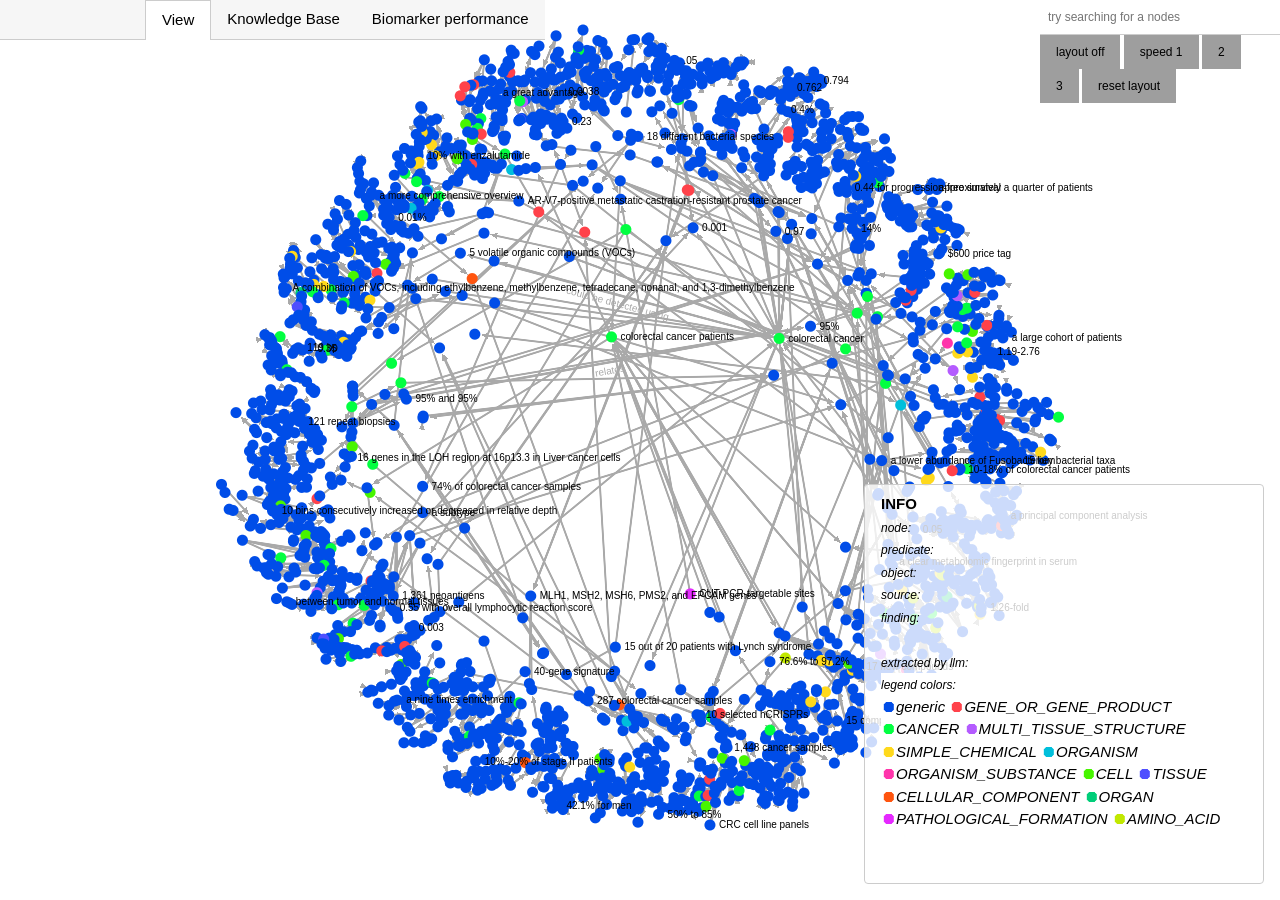
==== commit 774272b5: "publish: REMOVED unrelated docs generated from commit 54994dbb458c019f83a412fd27cbc8629d7ede8d" ====
--- a/index.html
+++ b/index.html
@@ -5,7 +5,7 @@
   <meta charset="utf-8">
   <title>ONCOScreen biomarkers knowledge base demo</title>
   <meta name="viewport" content="width=device-width, initial-scale=1">  
-  <script type="module" crossorigin src="./assets/index-B3kpGsPM.js"></script>
+  <script type="module" crossorigin src="./assets/index-BsiBhSrX.js"></script>
   <link rel="stylesheet" crossorigin href="./assets/index-c3DwSmP3.css">
 </head>
 
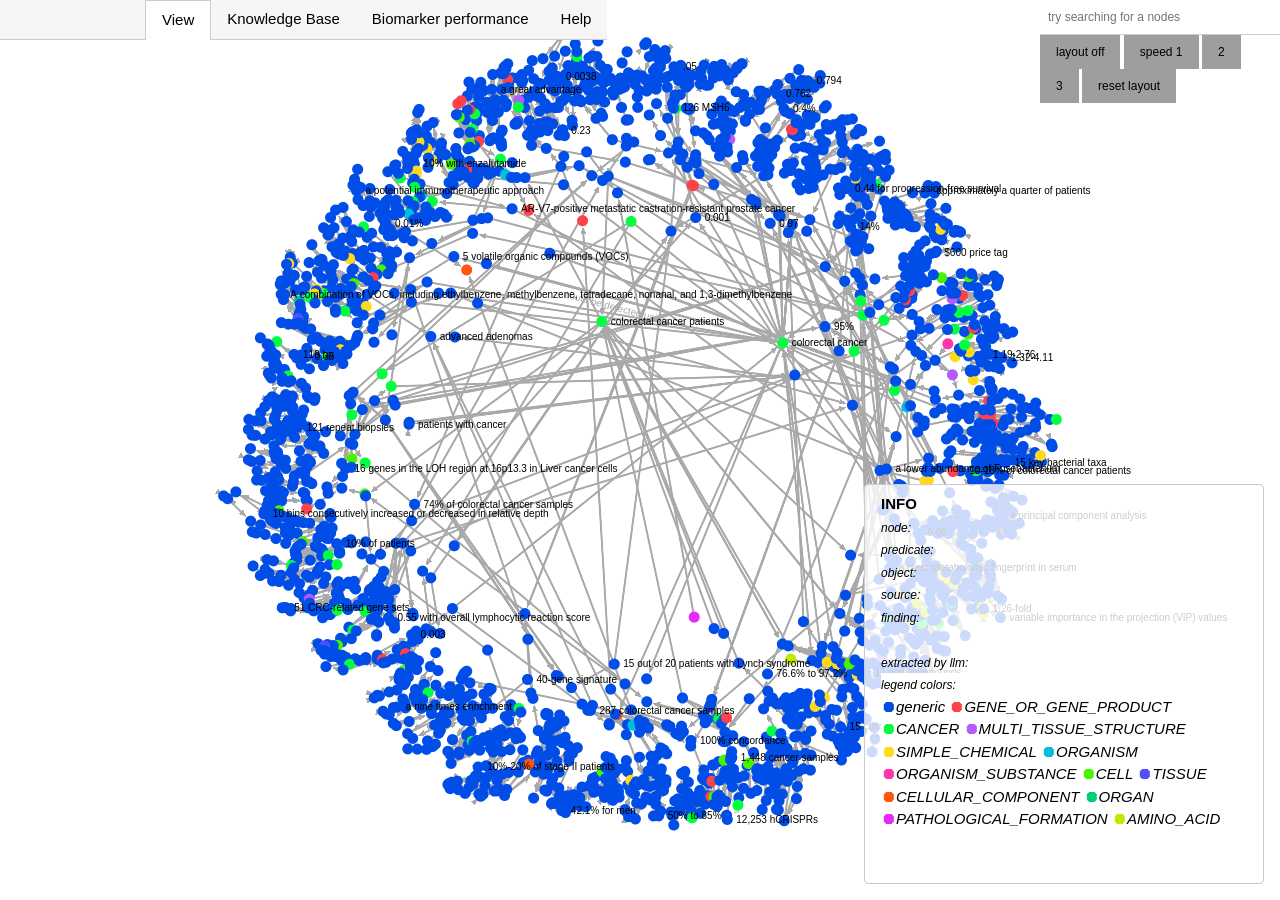
==== commit 44d41865: "publish: ADD help generated from commit 894ee8d6536fd666a93f09b7f96074e58f7d2ec6" ====
--- a/index.html
+++ b/index.html
@@ -5,8 +5,8 @@
   <meta charset="utf-8">
   <title>ONCOScreen biomarkers knowledge base demo</title>
   <meta name="viewport" content="width=device-width, initial-scale=1">  
-  <script type="module" crossorigin src="./assets/index-BsiBhSrX.js"></script>
-  <link rel="stylesheet" crossorigin href="./assets/index-c3DwSmP3.css">
+  <script type="module" crossorigin src="./assets/index-CED3ylfO.js"></script>
+  <link rel="stylesheet" crossorigin href="./assets/index-Cr8oEyUR.css">
 </head>
 
 <body>  
--- a/assets/index-Cr8oEyUR.css
+++ b/assets/index-Cr8oEyUR.css
@@ -0,0 +1,41 @@
+@charset "UTF-8";.message{background-color:#add8e6}#help{height:100vh;width:100vw;margin:0;padding:0;overflow:hidden}iframe{height:100%;width:100%;border:none;display:block}.chartjsgeo{width:100vw;height:100vh}.chartjsgeocontainer{position:relative}.chartjsgeodesc{position:absolute;bottom:5px;left:5px;background-color:#d3d3d3;padding:10px;font-size:x-small}.truncate{display:inline-block;max-width:40ch;overflow:hidden;white-space:nowrap;text-overflow:ellipsis}/*!
+* Copyright (c) HANDSONCODE sp. z o. o.
+*
+* HANDSONTABLE is a software distributed by HANDSONCODE sp. z o. o., a Polish corporation based in
+* Gdynia, Poland, at Aleja Zwyciestwa 96-98, registered by the District Court in Gdansk under number
+* 538651, EU tax ID number: PL5862294002, share capital: PLN 62,800.00.
+*
+* This software is protected by applicable copyright laws, including international treaties, and dual-
+* licensed - depending on whether your use for commercial purposes, meaning intended for or
+* resulting in commercial advantage or monetary compensation, or not.
+*
+* If your use is strictly personal or solely for evaluation purposes, meaning for the purposes of testing
+* the suitability, performance, and usefulness of this software outside the production environment,
+* you agree to be bound by the terms included in the "handsontable-non-commercial-license.pdf" file.
+*
+* Your use of this software for commercial purposes is subject to the terms included in an applicable
+* license agreement.
+*
+* In any case, you must not make any such use of this software as to develop software which may be
+* considered competitive with this software.
+*
+* UNLESS EXPRESSLY AGREED OTHERWISE, HANDSONCODE PROVIDES THIS SOFTWARE ON AN "AS IS"
+* BASIS, WITHOUT WARRANTIES OR CONDITIONS OF ANY KIND, AND IN NO EVENT AND UNDER NO
+* LEGAL THEORY, SHALL HANDSONCODE BE LIABLE TO YOU FOR DAMAGES, INCLUDING ANY DIRECT,
+* INDIRECT, SPECIAL, INCIDENTAL, OR CONSEQUENTIAL DAMAGES OF ANY CHARACTER ARISING FROM
+* USE OR INABILITY TO USE THIS SOFTWARE.
+*
+* Version: 14.6.1
+* Release date: 17/10/2024 (built at 17/10/2024 09:16:18)
+*/.handsontable .table th,.handsontable .table td{border-top:none}.handsontable tr{background:#fff}.handsontable td{background-color:inherit}.handsontable .table caption+thead tr:first-child th,.handsontable .table caption+thead tr:first-child td,.handsontable .table colgroup+thead tr:first-child th,.handsontable .table colgroup+thead tr:first-child td,.handsontable .table thead:first-child tr:first-child th,.handsontable .table thead:first-child tr:first-child td{border-top:1px solid #CCCCCC}.handsontable .table-bordered{border:0;border-collapse:separate}.handsontable .table-bordered th,.handsontable .table-bordered td{border-left:none}.handsontable .table-bordered th:first-child,.handsontable .table-bordered td:first-child{border-left:1px solid #CCCCCC}.handsontable .table>tbody>tr>td,.handsontable .table>tbody>tr>th,.handsontable .table>tfoot>tr>td,.handsontable .table>tfoot>tr>th,.handsontable .table>thead>tr>td,.handsontable .table>thead>tr>th{line-height:21px;padding:0}.col-lg-1.handsontable,.col-lg-10.handsontable,.col-lg-11.handsontable,.col-lg-12.handsontable,.col-lg-2.handsontable,.col-lg-3.handsontable,.col-lg-4.handsontable,.col-lg-5.handsontable,.col-lg-6.handsontable,.col-lg-7.handsontable,.col-lg-8.handsontable,.col-lg-9.handsontable,.col-md-1.handsontable,.col-md-10.handsontable,.col-md-11.handsontable,.col-md-12.handsontable,.col-md-2.handsontable,.col-md-3.handsontable,.col-md-4.handsontable,.col-md-5.handsontable,.col-md-6.handsontable,.col-md-7.handsontable,.col-md-8.handsontable,.col-md-9.handsontable .col-sm-1.handsontable,.col-sm-10.handsontable,.col-sm-11.handsontable,.col-sm-12.handsontable,.col-sm-2.handsontable,.col-sm-3.handsontable,.col-sm-4.handsontable,.col-sm-5.handsontable,.col-sm-6.handsontable,.col-sm-7.handsontable,.col-sm-8.handsontable,.col-sm-9.handsontable .col-xs-1.handsontable,.col-xs-10.handsontable,.col-xs-11.handsontable,.col-xs-12.handsontable,.col-xs-2.handsontable,.col-xs-3.handsontable,.col-xs-4.handsontable,.col-xs-5.handsontable,.col-xs-6.handsontable,.col-xs-7.handsontable,.col-xs-8.handsontable,.col-xs-9.handsontable{padding-left:0;padding-right:0}.handsontable .table-striped>tbody>tr:nth-of-type(2n){background-color:#fff}.handsontable{position:relative}.handsontable .hide{display:none}.handsontable .relative{position:relative}.handsontable .wtHider{width:0}.handsontable .wtSpreader{position:relative;width:0;height:auto}.handsontable table,.handsontable tbody,.handsontable thead,.handsontable td,.handsontable th,.handsontable input,.handsontable textarea,.handsontable div{box-sizing:content-box;-webkit-box-sizing:content-box;-moz-box-sizing:content-box}.handsontable input,.handsontable textarea{min-height:initial}.handsontable table.htCore{border-collapse:separate;border-spacing:0;margin:0;border-width:0;table-layout:fixed;width:0;outline-width:0;cursor:default;max-width:none;max-height:none}.handsontable col,.handsontable col.rowHeader{width:50px}.handsontable th,.handsontable td{border-top-width:0;border-left-width:0;border-right:1px solid #ccc;border-bottom:1px solid #ccc;height:22px;empty-cells:show;line-height:21px;padding:0 4px;background-color:#fff;vertical-align:top;overflow:hidden;outline:none;outline-width:0;white-space:pre-wrap}[dir=rtl].handsontable th,[dir=rtl].handsontable td{border-right-width:0;border-left:1px solid #ccc}.handsontable th:last-child{border-left:none;border-right:1px solid #ccc;border-bottom:1px solid #ccc}[dir=rtl].handsontable th:last-child{border-right:none;border-left:1px solid #ccc}.handsontable th:first-child,.handsontable td:first-of-type{border-left:1px solid #ccc}[dir=rtl].handsontable th:first-child,[dir=rtl].handsontable td:first-of-type{border-right:1px solid #ccc}.handsontable .ht_clone_top th:nth-child(2){border-left-width:0;border-right:1px solid #ccc}[dir=rtl].handsontable .ht_clone_top th:nth-child(2){border-right-width:0;border-left:1px solid #ccc}.handsontable.htRowHeaders thead tr th:nth-child(2){border-left:1px solid #ccc}[dir=rtl].handsontable.htRowHeaders thead tr th:nth-child(2){border-right:1px solid #ccc}.handsontable tr:first-child th,.handsontable tr:first-child td{border-top:1px solid #ccc}.ht_master:not(.innerBorderInlineStart):not(.emptyColumns) tbody tr th,.ht_master:not(.innerBorderInlineStart):not(.emptyColumns) thead tr th:first-child,.ht_master:not(.innerBorderInlineStart):not(.emptyColumns)~.handsontable:not(.htGhostTable) tbody tr th,.ht_master:not(.innerBorderInlineStart):not(.emptyColumns)~.handsontable:not(.ht_clone_top):not(.htGhostTable) thead tr th:first-child{border-right-width:0;border-left:1px solid #ccc}[dir=rtl].ht_master:not(.innerBorderInlineStart):not(.emptyColumns) tbody tr th,[dir=rtl].ht_master:not(.innerBorderInlineStart):not(.emptyColumns) thead tr th:first-child,[dir=rtl].ht_master:not(.innerBorderInlineStart):not(.emptyColumns)~.handsontable:not(.htGhostTable) tbody tr th,[dir=rtl].ht_master:not(.innerBorderInlineStart):not(.emptyColumns)~.handsontable:not(.ht_clone_top):not(.htGhostTable) thead tr th:first-child{border-left-width:0;border-right:1px solid #ccc}.ht_master:not(.innerBorderTop):not(.innerBorderBottom) thead tr:last-child th,.ht_master:not(.innerBorderTop):not(.innerBorderBottom)~.handsontable thead tr:last-child th,.ht_master:not(.innerBorderTop):not(.innerBorderBottom) thead tr.lastChild th,.ht_master:not(.innerBorderTop):not(.innerBorderBottom)~.handsontable thead tr.lastChild th{border-bottom-width:0}.handsontable th{background-color:#f0f0f0;color:#222;text-align:center;font-weight:400;white-space:nowrap}.handsontable thead th{padding:0}.handsontable th.active{background-color:#ccc}.handsontable thead th .relative{padding:2px 4px}.handsontable span.colHeader{display:inline-block;line-height:1.1}.handsontable .wtBorder{position:absolute;font-size:0}.handsontable .wtBorder.hidden{display:none!important}.handsontable .wtBorder.current{z-index:10}.handsontable .wtBorder.area{z-index:8}.handsontable .wtBorder.fill{z-index:6}.handsontable .wtBorder.corner{font-size:0;cursor:crosshair}.ht_clone_master{z-index:100}.ht_clone_inline_start{z-index:120}.ht_clone_bottom{z-index:130}.ht_clone_bottom_inline_start_corner{z-index:150}.ht_clone_top{z-index:160}.ht_clone_top_inline_start_corner{z-index:180}.handsontable col.hidden{width:0!important}.handsontable tr.hidden,.handsontable tr.hidden td,.handsontable tr.hidden th{display:none}.ht_master,.ht_clone_inline_start,.ht_clone_top,.ht_clone_bottom{overflow:hidden}.ht_master .wtHolder{overflow:auto}.handsontable .ht_master table.htCore>thead,.handsontable .ht_master table.htCore>tbody>tr>th,.handsontable .ht_clone_inline_start table.htCore>thead{visibility:hidden}.ht_clone_top .wtHolder,.ht_clone_inline_start .wtHolder,.ht_clone_bottom .wtHolder{overflow:hidden}.handsontable{touch-action:manipulation;font-family:-apple-system,BlinkMacSystemFont,Segoe UI,Roboto,Oxygen,Ubuntu,Helvetica Neue,Arial,sans-serif;font-size:13px;font-weight:400;color:#373737}.handsontable a{color:#104acc}.handsontable.htAutoSize{visibility:hidden;left:-99000px;position:absolute;top:-99000px}.handsontable td.htInvalid{background-color:#ffbeba!important}.handsontable td.htNoWrap{white-space:nowrap}.handsontable td.invisibleSelection,.handsontable th.invisibleSelection{outline:none}.handsontable td.invisibleSelection::selection,.handsontable th.invisibleSelection::selection{background:#fff0}.hot-display-license-info{font-family:-apple-system,BlinkMacSystemFont,Segoe UI,Roboto,Oxygen,Ubuntu,Helvetica Neue,Arial,sans-serif;font-size:10px;font-weight:400;color:#373737;padding:5px 0 3px;text-align:left}.hot-display-license-info a{color:#104acc;font-size:10px}.handsontable .htFocusCatcher{position:absolute;z-index:-1;opacity:0;border:0;margin:0;padding:0;width:0;height:0}.handsontable .manualColumnResizer{position:absolute;top:0;cursor:col-resize;z-index:210;width:5px;height:25px}.handsontable .manualRowResizer{position:absolute;left:0;cursor:row-resize;z-index:210;height:5px;width:50px}.handsontable .manualColumnResizer:hover,.handsontable .manualColumnResizer.active,.handsontable .manualRowResizer:hover,.handsontable .manualRowResizer.active{background-color:#34a9db}.handsontable .manualColumnResizerGuide{position:absolute;right:unset;top:0;background-color:#34a9db;display:none;width:0;border-right:1px dashed #777;border-left:none;margin-left:5px;margin-right:unset}[dir=rtl].handsontable .manualColumnResizerGuide{left:unset;border-left:1px dashed #777;border-right:none;margin-right:5px;margin-left:unset}.handsontable .manualRowResizerGuide{position:absolute;left:0;bottom:0;background-color:#34a9db;display:none;height:0;border-bottom:1px dashed #777;margin-top:5px}.handsontable .manualColumnResizerGuide.active,.handsontable .manualRowResizerGuide.active{display:block;z-index:209}.handsontable td.area,.handsontable td.area-1,.handsontable td.area-2,.handsontable td.area-3,.handsontable td.area-4,.handsontable td.area-5,.handsontable td.area-6,.handsontable td.area-7{position:relative}.handsontable td.area:before,.handsontable td.area-1:before,.handsontable td.area-2:before,.handsontable td.area-3:before,.handsontable td.area-4:before,.handsontable td.area-5:before,.handsontable td.area-6:before,.handsontable td.area-7:before{content:"";position:absolute;top:0;left:0;right:0;bottom:0;background:#005eff}.handsontable td.area:before{opacity:.1}.handsontable td.area-1:before{opacity:.2}.handsontable td.area-2:before{opacity:.27}.handsontable td.area-3:before{opacity:.35}.handsontable td.area-4:before{opacity:.41}.handsontable td.area-5:before{opacity:.47}.handsontable td.area-6:before{opacity:.54}.handsontable td.area-7:before{opacity:.58}.handsontable tbody th.current,.handsontable thead th.current{box-shadow:inset 0 0 0 2px #4b89ff}.handsontable tbody th.ht__highlight,.handsontable thead th.ht__highlight{background-color:#dcdcdc}.handsontable tbody th.ht__active_highlight,.handsontable thead th.ht__active_highlight{background-color:#8eb0e7;color:#000}.handsontableInput{border:none;outline-width:0;margin:0;padding:1px 5px 0;font-family:inherit;line-height:21px;font-size:inherit;box-shadow:0 0 0 2px #5292f7 inset;resize:none;display:block;color:#000;border-radius:0;background-color:#fff}.handsontableInput:focus{outline:none}.handsontableInputHolder{position:absolute;top:0;left:0}.htSelectEditor{-webkit-appearance:menulist-button!important;position:absolute;width:auto;border:2px solid #4b89ff}.htSelectEditor:focus{outline:none}.handsontable .htDimmed{color:#777}.handsontable .htSubmenu{position:relative}.handsontable .htSubmenu :after{content:"▶";color:#777;position:absolute;right:5px;font-size:9px}[dir=rtl].handsontable .htSubmenu :after{content:""}[dir=rtl].handsontable .htSubmenu :before{content:"◀";color:#777;position:absolute;left:5px;font-size:9px}.handsontable .htLeft{text-align:left}.handsontable .htCenter{text-align:center}.handsontable .htRight{text-align:right}.handsontable .htJustify{text-align:justify}.handsontable .htTop{vertical-align:top}.handsontable .htMiddle{vertical-align:middle}.handsontable .htBottom{vertical-align:bottom}.handsontable .htPlaceholder{color:#999}.handsontable.listbox{margin:0}.handsontable.listbox .ht_master table{border:1px solid #ccc;border-collapse:separate;background:#fff}.handsontable.listbox th,.handsontable.listbox tr:first-child th,.handsontable.listbox tr:last-child th,.handsontable.listbox tr:first-child td,.handsontable.listbox td{border-color:transparent!important}.handsontable.listbox th,.handsontable.listbox td{white-space:nowrap;text-overflow:ellipsis}.handsontable.listbox td.htDimmed{cursor:default;color:inherit;font-style:inherit}.handsontable.listbox .wtBorder{visibility:hidden}.handsontable.listbox tr td.current,.handsontable.listbox tr:hover td{background:#eee}.ht_editor_hidden{z-index:-1}.ht_editor_visible{z-index:200}.handsontable td.htSearchResult{background:#fcedd9;color:#583707}.handsontable.mobile,.handsontable.mobile .wtHolder{-webkit-touch-callout:none;-webkit-user-select:none;-khtml-user-select:none;-moz-user-select:none;-ms-user-select:none;user-select:none;-webkit-tap-highlight-color:rgba(0,0,0,0);-webkit-overflow-scrolling:touch}.handsontable.mobile .handsontableInput:focus{-webkit-box-shadow:0 0 0 2px #5292f7 inset;-moz-box-shadow:0 0 0 2px #5292f7 inset;box-shadow:0 0 0 2px #5292f7 inset;-webkit-appearance:none}.handsontable .topSelectionHandle,.handsontable .topSelectionHandle-HitArea,.handsontable .bottomSelectionHandle,.handsontable .bottomSelectionHandle-HitArea{left:-10000px;right:unset;top:-10000px;z-index:9999}[dir=rtl].handsontable .topSelectionHandle,[dir=rtl].handsontable .topSelectionHandle-HitArea,[dir=rtl].handsontable .bottomSelectionHandle,[dir=rtl].handsontable .bottomSelectionHandle-HitArea{right:-10000px;left:unset}.handsontable.hide-tween{-webkit-animation:opacity-hide .3s;animation:opacity-hide .3s;animation-fill-mode:forwards;-webkit-animation-fill-mode:forwards}.handsontable.show-tween{-webkit-animation:opacity-show .3s;animation:opacity-show .3s;animation-fill-mode:forwards;-webkit-animation-fill-mode:forwards}/*!
+ * Pikaday
+ * Copyright © 2014 David Bushell | BSD & MIT license | https://dbushell.com/
+ */.pika-single{z-index:9999;display:block;position:relative;color:#333;background:#fff;border:1px solid #ccc;border-bottom-color:#bbb;font-family:Helvetica Neue,Helvetica,Arial,sans-serif}.pika-single:before,.pika-single:after{content:" ";display:table}.pika-single:after{clear:both}.pika-single.is-hidden{display:none}.pika-single.is-bound{position:absolute;box-shadow:0 5px 15px -5px #00000080}.pika-lendar{float:left;width:240px;margin:8px}.pika-title{position:relative;text-align:center}.pika-label{display:inline-block;position:relative;z-index:9999;overflow:hidden;margin:0;padding:5px 3px;font-size:14px;line-height:20px;font-weight:700;background-color:#fff}.pika-title select{cursor:pointer;position:absolute;z-index:9998;margin:0;left:0;top:5px;opacity:0}.pika-prev,.pika-next{display:block;cursor:pointer;position:relative;outline:none;border:0;padding:0;width:20px;height:30px;text-indent:20px;white-space:nowrap;overflow:hidden;background-color:transparent;background-position:center center;background-repeat:no-repeat;background-size:75% 75%;opacity:.5}.pika-prev:hover,.pika-next:hover{opacity:1}.pika-prev,.is-rtl .pika-next{float:left;background-image:url([data-uri])}.pika-next,.is-rtl .pika-prev{float:right;background-image:url([data-uri])}.pika-prev.is-disabled,.pika-next.is-disabled{cursor:default;opacity:.2}.pika-select{display:inline-block}.pika-table{width:100%;border-collapse:collapse;border-spacing:0;border:0}.pika-table th,.pika-table td{width:14.2857142857%;padding:0}.pika-table th{color:#999;font-size:12px;line-height:25px;font-weight:700;text-align:center}.pika-button{cursor:pointer;display:block;box-sizing:border-box;-moz-box-sizing:border-box;outline:none;border:0;margin:0;width:100%;padding:5px;color:#666;font-size:12px;line-height:15px;text-align:center;background:#f5f5f5;height:initial}.pika-week{font-size:11px;color:#999}.is-today .pika-button{color:#3af;font-weight:700}.is-selected .pika-button,.has-event .pika-button{color:#fff;font-weight:700;background:#3af;box-shadow:inset 0 1px 3px #178fe5;border-radius:3px}.has-event .pika-button{background:#005da9;box-shadow:inset 0 1px 3px #0076c9}.is-disabled .pika-button,.is-inrange .pika-button{background:#d5e9f7}.is-startrange .pika-button{color:#fff;background:#6cb31d;box-shadow:none;border-radius:3px}.is-endrange .pika-button{color:#fff;background:#3af;box-shadow:none;border-radius:3px}.is-disabled .pika-button{pointer-events:none;cursor:default;color:#999;opacity:.3}.is-outside-current-month .pika-button{color:#999;opacity:.3}.is-selection-disabled{pointer-events:none;cursor:default}.pika-button:hover,.pika-row.pick-whole-week:hover .pika-button{color:#fff;background:#ff8000;box-shadow:none;border-radius:3px}.pika-table abbr{border-bottom:none;cursor:help}.handsontable .htAutocompleteArrow{float:right;font-size:10px;color:#bbb;cursor:default;width:16px;text-align:center}[dir=rtl].handsontable .htAutocompleteArrow{float:left}.handsontable td.htInvalid .htAutocompleteArrow{color:#555}.handsontable td.htInvalid .htAutocompleteArrow:hover{color:#1a1a1a}.handsontable td .htAutocompleteArrow:hover{color:#777}.handsontable td.area .htAutocompleteArrow{color:#d3d3d3}.handsontable .htCheckboxRendererInput{display:inline-block}.handsontable .htCheckboxRendererInput.noValue{opacity:.5}.handsontable .htCheckboxRendererLabel{font-size:inherit;vertical-align:middle;cursor:pointer;display:inline-block}.handsontable .htCheckboxRendererLabel.fullWidth{width:100%}.handsontable .collapsibleIndicator{position:absolute;top:50%;transform:translateY(-50%);left:unset;right:5px;border:1px solid #A6A6A6;line-height:8px;color:#222;border-radius:10px;font-size:10px;width:10px;height:10px;cursor:pointer;-webkit-box-shadow:0 0 0 6px rgb(238,238,238);-moz-box-shadow:0 0 0 6px rgb(238,238,238);box-shadow:0 0 0 3px #eee;background:#eee;text-align:center}[dir=rtl].handsontable .collapsibleIndicator{right:unset;left:5px}.handsontable[dir=ltr] thead th:has(.collapsibleIndicator) div.htRight span.colHeader{margin-right:20px}.handsontable[dir=rtl] thead th:has(.collapsibleIndicator) div.htLeft span.colHeader{margin-left:20px}.handsontable .columnSorting{position:relative}.handsontable[dir=ltr] div.htRight span[class*=ascending],.handsontable[dir=ltr] div.htRight span[class*=descending]{margin-right:10px;margin-left:-10px}.handsontable[dir=rtl] div.htLeft span[class*=ascending],.handsontable[dir=rtl] div.htLeft span[class*=descending]{margin-left:10px;margin-right:-10px}.handsontable[dir=ltr] div.htRight span[class*=ascending]:only-child,.handsontable[dir=ltr] div.htRight span[class*=descending]:only-child{margin-right:15px;margin-left:-15px}.handsontable[dir=rtl] div.htLeft span[class*=ascending]:only-child,.handsontable[dir=rtl] div.htLeft span[class*=descending]:only-child{margin-left:15px;margin-right:-15px}.handsontable .columnSorting.sortAction:hover{text-decoration:underline;cursor:pointer}.handsontable span.colHeader.columnSorting:before{top:50%;margin-top:-6px;padding-left:8px;padding-right:0;position:absolute;right:-9px;left:unset;content:"";height:10px;width:5px;background-size:contain;background-repeat:no-repeat;background-position-x:right}[dir=rtl].handsontable span.colHeader.columnSorting:before{padding-right:8px;padding-left:0;left:-9px;right:unset;background-position-x:left}.handsontable span.colHeader.columnSorting.ascending:before{background-image:url([data-uri])}.handsontable span.colHeader.columnSorting.descending:before{background-image:url([data-uri])}.htGhostTable .htCore span.colHeader.columnSorting:not(.indicatorDisabled):before{content:"*";display:inline-block;position:relative;padding-right:20px}.handsontable .htCommentCell{position:relative}.handsontable .htCommentCell:after{content:"";position:absolute;top:0;right:0;left:unset;border-left:6px solid transparent;border-right:none;border-top:6px solid black}[dir=rtl].handsontable .htCommentCell:after{left:0;right:unset;border-right:6px solid transparent;border-left:none}.htCommentsContainer .htComments{display:none;z-index:1059;position:absolute}.htCommentsContainer .htCommentTextArea{box-shadow:#0000001e 0 1px 3px,#0000003d 0 1px 2px;-webkit-box-sizing:border-box;-moz-box-sizing:border-box;box-sizing:border-box;border:none;border-left:3px solid #ccc;border-right:none;background-color:#fff;width:215px;height:90px;font-size:12px;padding:5px;outline:0px!important;-webkit-appearance:none}[dir=rtl].htCommentsContainer .htCommentTextArea{border-right:3px solid #ccc;border-left:none}.htCommentsContainer .htCommentTextArea:focus{box-shadow:#0000001e 0 1px 3px,#0000003d 0 1px 2px,inset 0 0 0 1px #5292f7;border-left:3px solid #5292f7;border-right:none}[dir=rtl].htCommentsContainer .htCommentTextArea:focus{border-right:3px solid #5292f7;border-left:none}/*!
+ * Handsontable ContextMenu
+ */.htContextMenu:not(.htGhostTable){display:none;position:absolute;z-index:1060}.htContextMenu .ht_clone_top,.htContextMenu .ht_clone_bottom,.htContextMenu .ht_clone_inline_start,.htContextMenu .ht_clone_top_inline_start_corner,.htContextMenu .ht_clone_bottom_inline_start_corner{display:none}.htContextMenu .ht_master table.htCore{border-color:#ccc;border-style:solid;border-top-width:1px;border-bottom-width:2px;border-left-width:1px;border-right-width:2px}[dir=rtl].htContextMenu .ht_master table.htCore{border-right-width:1px;border-left-width:2px}.htContextMenu.handsontable:focus{outline:none}.htContextMenu .wtBorder{visibility:hidden}.htContextMenu table tbody tr td{background:#fff;border-width:0;padding:4px 6px 0;cursor:pointer;overflow:hidden;white-space:nowrap;text-overflow:ellipsis}.htContextMenu table tbody tr td:first-child{border-top-width:0;border-bottom-width:0;border-left-width:0;border-right-width:0}[dir=rtl].htContextMenu table tbody tr td:first-child{border-right-width:0;border-left-width:0}.htContextMenu table tbody tr td.htDimmed{font-style:normal;color:#323232}.htContextMenu table tbody tr td.current{background:#f3f3f3}.htContextMenu table tbody tr td.htSeparator{border-top:1px solid #e6e6e6;height:0;padding:0;cursor:default}.htContextMenu table tbody tr td.htDisabled{color:#999;cursor:default}.htContextMenu table tbody tr td.htDisabled:hover{background:#fff;color:#999;cursor:default}.htContextMenu table tbody tr.htHidden{display:none}.htContextMenu table tbody tr td .htItemWrapper{margin-left:10px;margin-right:6px}[dir=rtl].htContextMenu table tbody tr td .htItemWrapper{margin-right:10px;margin-left:6px}.htContextMenu table tbody tr td div span.selected{margin-top:-2px;position:absolute;left:4px;right:0}[dir=rtl].htContextMenu table tbody tr td div span.selected{right:4px;left:0}.htContextMenu .ht_master .wtHolder{overflow:hidden}textarea.HandsontableCopyPaste{position:fixed!important;top:0!important;right:100%!important;overflow:hidden;opacity:0;outline:0 none!important}/*!
+ * Handsontable DropdownMenu
+ */.handsontable .changeType{background:#eee;border-radius:2px;border:1px solid #bbb;color:#bbb;font-size:9px;line-height:9px;padding:2px;margin:3px 1px 0 5px;float:right}[dir=rtl].handsontable .changeType{float:left}.handsontable[dir=rtl] .changeType{margin:3px 5px 0 1px}.handsontable .changeType:before{content:"▼ "}.handsontable .changeType:hover{border:1px solid #777;color:#777;cursor:pointer}.htDropdownMenu:not(.htGhostTable){display:none;position:absolute;z-index:1060}.htDropdownMenu .ht_clone_top,.htDropdownMenu .ht_clone_bottom,.htDropdownMenu .ht_clone_inline_start,.htDropdownMenu .ht_clone_top_inline_start_corner,.htDropdownMenu .ht_clone_bottom_inline_start_corner{display:none}.htDropdownMenu table.htCore{border-color:#ccc;border-style:solid;border-top-width:1px;border-bottom-width:2px;border-left-width:1px;border-right-width:2px}[dir=rtl].htDropdownMenu table.htCore{border-right-width:1px;border-left-width:2px}.htDropdownMenu.handsontable:focus{outline:none}.htDropdownMenu .wtBorder{visibility:hidden}.htDropdownMenu table tbody tr td{background:#fff;border-width:0;padding:4px 6px 0;cursor:pointer;overflow:hidden;white-space:nowrap;text-overflow:ellipsis}.htDropdownMenu table tbody tr td:first-child{border-top-width:0;border-right-width:0;border-bottom-width:0;border-left-width:0}[dir=rtl].htDropdownMenu table tbody tr td:first-child{border-left-width:0;border-right-width:0}.htDropdownMenu table tbody tr td.htDimmed{font-style:normal;color:#323232}.htDropdownMenu table tbody tr td.current{background:#e9e9e9}.htDropdownMenu table tbody tr td.htSeparator{border-top:1px solid #e6e6e6;height:0;padding:0;cursor:default}.htDropdownMenu table tbody tr td.htDisabled{color:#999}.htDropdownMenu table tbody tr td.htDisabled:hover{background:#fff;color:#999;cursor:default}.htDropdownMenu:not(.htGhostTable) table tbody tr.htHidden{display:none}.htDropdownMenu table tbody tr td .htItemWrapper{margin-left:10px;margin-right:10px}[dir=rtl].htDropdownMenu table tbody tr td .htItemWrapper{margin-right:10px;margin-left:10px}.htDropdownMenu table tbody tr td div span.selected{margin-top:-2px;position:absolute;left:4px;right:0}[dir=rtl].htDropdownMenu table tbody tr td div span.selected{right:4px;left:0}.htDropdownMenu .ht_master .wtHolder{overflow:hidden}/*!
+ * Handsontable Filters
+ */.htFiltersConditionsMenu:not(.htGhostTable){display:none;position:absolute;z-index:1070}.htFiltersConditionsMenu .ht_clone_top,.htFiltersConditionsMenu .ht_clone_bottom,.htFiltersConditionsMenu .ht_clone_inline_start,.htFiltersConditionsMenu .ht_clone_top_inline_start_corner,.htFiltersConditionsMenu .ht_clone_bottom_inline_start_corner{display:none}.htFiltersConditionsMenu table.htCore{border:1px solid #bbb;border-bottom-width:2px;border-right-width:2px}.htFiltersConditionsMenu .wtBorder{visibility:hidden}.htFiltersConditionsMenu table tbody tr td{background:#fff;border-width:0;padding:4px 6px 0;cursor:pointer;overflow:hidden;white-space:nowrap;text-overflow:ellipsis}.htFiltersConditionsMenu table tbody tr td:first-child{border-top-width:0;border-right-width:0;border-bottom-width:0;border-left-width:0}[dir=rtl].htFiltersConditionsMenu table tbody tr td:first-child{border-left-width:0;border-right-width:0}.htFiltersConditionsMenu table tbody tr td.htDimmed{font-style:normal;color:#323232}.htFiltersConditionsMenu table tbody tr td.current{background:#e9e9e9}.htFiltersConditionsMenu table tbody tr td.htSeparator{border-top:1px solid #e6e6e6;height:0;padding:0}.htFiltersConditionsMenu table tbody tr td.htDisabled{color:#999}.htFiltersConditionsMenu table tbody tr td.htDisabled:hover{background:#fff;color:#999;cursor:default}.htFiltersConditionsMenu table tbody tr td .htItemWrapper{margin-left:10px;margin-right:10px}.htFiltersConditionsMenu table tbody tr td div span.selected{margin-top:-2px;position:absolute;left:4px}.htFiltersConditionsMenu .ht_master .wtHolder{overflow:hidden}.handsontable .htMenuFiltering{border-bottom:1px dotted #ccc;height:135px;overflow:hidden}.handsontable .ht_master table td.htCustomMenuRenderer{background-color:#fff;cursor:auto}.handsontable .htFiltersMenuLabel{font-size:.75em}.handsontable .htFiltersMenuActionBar{text-align:center;padding-top:10px;padding-bottom:3px}.handsontable .htFiltersMenuCondition.border{border-bottom:1px dotted #ccc!important}.handsontable .htFiltersMenuCondition .htUIInput{padding:0 0 5px}.handsontable .htFiltersMenuValue{border-bottom:1px dotted #ccc!important}.handsontable .htFiltersMenuValue .htUIMultipleSelectSearch{padding:0}.handsontable .htFiltersMenuCondition .htUIInput input,.handsontable .htFiltersMenuValue .htUIMultipleSelectSearch input{font-family:inherit;font-size:.75em;padding:4px;box-sizing:border-box;width:100%}.htUIMultipleSelect .ht_master .wtHolder{overflow-y:scroll}.handsontable .htFiltersActive .changeType{border:1px solid #509272;color:#18804e;background-color:#d2e0d9}.handsontable .htUISelectAll{margin-left:0;margin-right:10px}[dir=rtl].handsontable .htUISelectAll{margin-right:0;margin-left:10px}.handsontable .htUIClearAll,.handsontable .htUISelectAll{display:inline-block}.handsontable .htUIClearAll a,.handsontable .htUISelectAll a{font-size:.75em}.handsontable .htUISelectionControls{text-align:right}[dir=rtl].handsontable .htUISelectionControls{text-align:left}.handsontable .htCheckboxRendererInput{margin:0 5px 0 0;vertical-align:middle;height:1em}[dir=rtl].handsontable .htCheckboxRendererInput{margin-left:5px;margin-right:0}.handsontable .htUIInput{padding:3px 0 7px;position:relative;text-align:center}.handsontable .htUIInput input{border-radius:2px;border:1px solid #d2d1d1}.handsontable .htUIInputIcon{position:absolute}.handsontable .htUIInput.htUIButton{cursor:pointer;display:inline-block}.handsontable .htUIInput.htUIButton input{background-color:#eee;color:#000;cursor:pointer;font-family:inherit;font-size:.75em;font-weight:700;height:19px;min-width:64px}.handsontable .htUIInput.htUIButton input:hover{border-color:#b9b9b9}.handsontable .htUIInput.htUIButtonOK{margin-left:0;margin-right:10px}[dir=rtl].handsontable .htUIInput.htUIButtonOK{margin-right:0;margin-left:10px}.handsontable .htUIInput.htUIButtonOK input{background-color:#0f9d58;border-color:#18804e;color:#fff}.handsontable .htUIInput.htUIButtonOK input:focus-visible{background-color:#92dd8d;border-color:#7cb878;color:#000}.handsontable .htUIInput.htUIButtonOK input:hover{border-color:#1a6f46}.handsontable .htUISelect{cursor:pointer;margin-bottom:7px;position:relative}.handsontable .htUISelectCaption{background-color:#e8e8e8;border-radius:2px;border:1px solid #d2d1d1;font-family:inherit;font-size:.75em;font-weight:700;padding:3px 20px 3px 10px;text-overflow:ellipsis;white-space:nowrap;overflow:hidden}.handsontable .htUISelectCaption:hover{background-color:#e8e8e8;border:1px solid #b9b9b9}.handsontable .htUISelectDropdown:after{content:"▲";font-size:7px;position:absolute;right:10px;top:0}.handsontable .htUISelectDropdown:before{content:"▼";font-size:7px;position:absolute;right:10px;top:8px}.handsontable .htUIMultipleSelect .handsontable .htCore{border:none}.handsontable .htUIMultipleSelect .handsontable .htCore td:hover{background-color:#f5f5f5}.handsontable .htUIMultipleSelectSearch input{border-radius:2px;border:1px solid #d2d1d1;padding:3px}.handsontable .htUIRadio{display:inline-block;margin-left:0;margin-right:5px;height:100%}[dir=rtl].handsontable .htUIRadio{margin-right:0;margin-left:5px}.handsontable .htUIRadio:last-child{margin-right:0}.handsontable .htUIRadio>input[type=radio]{margin-left:0;margin-right:.5ex}[dir=rtl].handsontable .htUIRadio>input[type=radio]{margin-right:0;margin-left:.5ex}.handsontable .htUIRadio label{vertical-align:middle}.handsontable .htFiltersMenuOperators{padding-bottom:5px}.handsontable th.beforeHiddenColumn{position:relative}.handsontable th.beforeHiddenColumn:after,.handsontable th.afterHiddenColumn:before{color:#bbb;position:absolute;top:50%;font-size:5pt;transform:translateY(-50%)}.handsontable th.afterHiddenColumn{position:relative}.handsontable[dir=ltr] th.afterHiddenColumn div.htLeft{margin-left:10px}.handsontable[dir=ltr] th.beforeHiddenColumn div.htRight,.handsontable[dir=rtl] th.afterHiddenColumn div.htRight{margin-right:10px}.handsontable[dir=rtl] th.beforeHiddenColumn div.htLeft{margin-left:10px}.handsontable th.beforeHiddenColumn:after{right:1px;content:"◀"}[dir=rtl].handsontable th.beforeHiddenColumn:after{right:initial;left:1px;content:"▶"}.handsontable th.afterHiddenColumn:before{left:1px;content:"▶"}[dir=rtl].handsontable th.afterHiddenColumn:before{right:1px;left:initial;content:"◀"}/*!
+ * Handsontable HiddenRows
+ */.handsontable th.beforeHiddenRow:before,.handsontable th.afterHiddenRow:after{color:#bbb;font-size:6pt;line-height:6pt;position:absolute;left:2px}.handsontable th.beforeHiddenRow,.handsontable th.afterHiddenRow{position:relative}.handsontable th.beforeHiddenRow:before{content:"▲";bottom:2px}.handsontable th.afterHiddenRow:after{content:"▼";top:2px}.handsontable.ht__selection--rows tbody th.beforeHiddenRow.ht__highlight:before,.handsontable.ht__selection--rows tbody th.afterHiddenRow.ht__highlight:after{color:#eee}.handsontable td.afterHiddenRow.firstVisibleRow,.handsontable th.afterHiddenRow.firstVisibleRow{border-top:1px solid #CCC}.htRowHeaders .ht_master.innerBorderInlineStart~.ht_clone_top_inline_start_corner th:nth-child(2),.htRowHeaders .ht_master.innerBorderInlineStart~.ht_clone_inline_start td:first-of-type{border-left:0 none}.handsontable.ht__manualColumnMove.after-selection--columns thead th.ht__highlight{cursor:move;cursor:-moz-grab;cursor:-webkit-grab;cursor:grab}.handsontable.ht__manualColumnMove.on-moving--columns *,.handsontable.ht__manualColumnMove.on-moving--columns thead th.ht__highlight{cursor:move;cursor:-moz-grabbing;cursor:-webkit-grabbing;cursor:grabbing}.handsontable.ht__manualColumnMove.on-moving--columns .manualColumnResizer{display:none}.handsontable .ht__manualColumnMove--guideline,.handsontable .ht__manualColumnMove--backlight{position:absolute;height:100%;display:none}.handsontable .ht__manualColumnMove--guideline{background:#757575;width:2px;top:0;margin-inline-start:-1px;margin-inline-end:0;z-index:205}.handsontable .ht__manualColumnMove--backlight{background:#343434;background:#34343440;display:none;z-index:205;pointer-events:none}.handsontable.on-moving--columns.show-ui .ht__manualColumnMove--guideline,.handsontable.on-moving--columns .ht__manualColumnMove--backlight{display:block}.handsontable .wtHider{position:relative}.handsontable.ht__manualRowMove.after-selection--rows tbody th.ht__highlight{cursor:move;cursor:-moz-grab;cursor:-webkit-grab;cursor:grab}.handsontable.ht__manualRowMove.on-moving--rows *,.handsontable.ht__manualRowMove.on-moving--rows tbody th.ht__highlight{cursor:move;cursor:-moz-grabbing;cursor:-webkit-grabbing;cursor:grabbing}.handsontable.ht__manualRowMove.on-moving--rows .manualRowResizer{display:none}.handsontable .ht__manualRowMove--guideline,.handsontable .ht__manualRowMove--backlight{position:absolute;width:100%;display:none}.handsontable .ht__manualRowMove--guideline{background:#757575;height:2px;left:0;margin-top:-1px;z-index:205}.handsontable .ht__manualRowMove--backlight{background:#343434;background:#34343440;display:none;z-index:205;pointer-events:none}.handsontable.on-moving--rows.show-ui .ht__manualRowMove--guideline,.handsontable.on-moving--rows .ht__manualRowMove--backlight{display:block}.handsontable tbody td[rowspan][class*=area][class*=highlight]:not([class*=fullySelectedMergedCell]):before{opacity:0}.handsontable tbody td[rowspan][class*=area][class*=highlight][class*=fullySelectedMergedCell-multiple]:before{opacity:.1}.handsontable tbody td[rowspan][class*=area][class*=highlight][class*=fullySelectedMergedCell-0]:before{opacity:.1}.handsontable tbody td[rowspan][class*=area][class*=highlight][class*=fullySelectedMergedCell-1]:before{opacity:.2}.handsontable tbody td[rowspan][class*=area][class*=highlight][class*=fullySelectedMergedCell-2]:before{opacity:.27}.handsontable tbody td[rowspan][class*=area][class*=highlight][class*=fullySelectedMergedCell-3]:before{opacity:.35}.handsontable tbody td[rowspan][class*=area][class*=highlight][class*=fullySelectedMergedCell-4]:before{opacity:.41}.handsontable tbody td[rowspan][class*=area][class*=highlight][class*=fullySelectedMergedCell-5]:before{opacity:.47}.handsontable tbody td[rowspan][class*=area][class*=highlight][class*=fullySelectedMergedCell-6]:before{opacity:.54}.handsontable tbody td[rowspan][class*=area][class*=highlight][class*=fullySelectedMergedCell-7]:before{opacity:.58}.handsontable[dir=ltr] div.htRight span[class*=sort-]{margin-right:15px;margin-left:-15px}.handsontable[dir=rtl] div.htLeft span[class*=sort-]{margin-left:15px;margin-right:-15px}.handsontable[dir=ltr] div.htRight span[class*=sort-]:only-child{margin-right:20px;margin-left:-20px}.handsontable[dir=rtl] div.htLeft span[class*=sort-]:only-child{margin-left:20px;margin-right:-20px}.handsontable span.colHeader.columnSorting:after{top:50%;margin-top:-2px;position:absolute;right:-15px;left:unset;padding-left:5px;padding-right:unset;font-size:8px;height:8px;line-height:1.1;text-decoration:underline}[dir=rtl].handsontable span.colHeader.columnSorting:after{left:-15px;right:unset;padding-right:5px;padding-left:unset}.handsontable span.colHeader.columnSorting:after{text-decoration:none}.handsontable span.colHeader.columnSorting[class^=sort-]:after,.handsontable span.colHeader.columnSorting[class*=" sort-"]:after{content:"+"}.handsontable span.colHeader.columnSorting.sort-1:after{content:"1"}.handsontable span.colHeader.columnSorting.sort-2:after{content:"2"}.handsontable span.colHeader.columnSorting.sort-3:after{content:"3"}.handsontable span.colHeader.columnSorting.sort-4:after{content:"4"}.handsontable span.colHeader.columnSorting.sort-5:after{content:"5"}.handsontable span.colHeader.columnSorting.sort-6:after{content:"6"}.handsontable span.colHeader.columnSorting.sort-7:after{content:"7"}.htGhostTable th div button.changeType+span.colHeader.columnSorting:not(.indicatorDisabled){padding-right:5px}.handsontable thead th.hiddenHeader:not(:first-of-type){display:none}.handsontable th.ht_nestingLevels{text-align:left;padding-left:7px}[dir=rtl].handsontable th.ht_nestingLevels{text-align:right;padding-right:7px}.handsontable th div.ht_nestingLevels{display:inline-block;position:absolute;left:11px;right:unset}[dir=rtl].handsontable th div.ht_nestingLevels{right:11px;left:unset}.handsontable.innerBorderInlineStart th div.ht_nestingLevels,.handsontable.innerBorderInlineStart~.handsontable th div.ht_nestingLevels{right:10px;left:unset}[dir=rtl].handsontable.innerBorderInlineStart th div.ht_nestingLevels,[dir=rtl].handsontable.innerBorderInlineStart~.handsontable th div.ht_nestingLevels{left:10px;right:unset}.handsontable th span.ht_nestingLevel{display:inline-block}.handsontable th span.ht_nestingLevel_empty{display:inline-block;width:10px;height:1px;float:left}[dir=rtl].handsontable th span.ht_nestingLevel_empty{float:right}.handsontable th span.ht_nestingLevel:after{content:"┐";font-size:9px;display:inline-block;position:relative;bottom:3px}.handsontable th div.ht_nestingButton{display:inline-block;position:absolute;right:-2px;left:unset;cursor:pointer}[dir=rtl].handsontable th div.ht_nestingButton{left:-2px;right:unset}.handsontable th div.ht_nestingButton.ht_nestingExpand:after{content:"+"}.handsontable th div.ht_nestingButton.ht_nestingCollapse:after{content:"-"}.handsontable.innerBorderInlineStart th div.ht_nestingButton,.handsontable.innerBorderInlineStart~.handsontable th div.ht_nestingButton{right:0;left:unset}[dir=rtl].handsontable.innerBorderInlineStart th div.ht_nestingButton,[dir=rtl].handsontable.innerBorderInlineStart~.handsontable th div.ht_nestingButton{left:0;right:unset}html{box-sizing:border-box}*,*:before,*:after{box-sizing:inherit}html{-ms-text-size-adjust:100%;-webkit-text-size-adjust:100%}body{margin:0}article,aside,details,figcaption,figure,footer,header,main,menu,nav,section{display:block}summary{display:list-item}audio,canvas,progress,video{display:inline-block}progress{vertical-align:baseline}audio:not([controls]){display:none;height:0}[hidden],template{display:none}a{background-color:transparent}a:active,a:hover{outline-width:0}abbr[title]{border-bottom:none;text-decoration:underline;text-decoration:underline dotted}b,strong{font-weight:bolder}dfn{font-style:italic}mark{background:#ff0;color:#000}small{font-size:80%}sub,sup{font-size:75%;line-height:0;position:relative;vertical-align:baseline}sub{bottom:-.25em}sup{top:-.5em}figure{margin:1em 40px}img{border-style:none}code,kbd,pre,samp{font-family:monospace,monospace;font-size:1em}hr{box-sizing:content-box;height:0;overflow:visible}button,input,select,textarea,optgroup{font:inherit;margin:0}optgroup{font-weight:700}button,input{overflow:visible}button,select{text-transform:none}button,[type=button],[type=reset],[type=submit]{-webkit-appearance:button}button::-moz-focus-inner,[type=button]::-moz-focus-inner,[type=reset]::-moz-focus-inner,[type=submit]::-moz-focus-inner{border-style:none;padding:0}button:-moz-focusring,[type=button]:-moz-focusring,[type=reset]:-moz-focusring,[type=submit]:-moz-focusring{outline:1px dotted ButtonText}fieldset{border:1px solid #c0c0c0;margin:0 2px;padding:.35em .625em .75em}legend{color:inherit;display:table;max-width:100%;padding:0;white-space:normal}textarea{overflow:auto}[type=checkbox],[type=radio]{padding:0}[type=number]::-webkit-inner-spin-button,[type=number]::-webkit-outer-spin-button{height:auto}[type=search]{-webkit-appearance:textfield;outline-offset:-2px}[type=search]::-webkit-search-decoration{-webkit-appearance:none}::-webkit-file-upload-button{-webkit-appearance:button;font:inherit}html,body{font-family:Verdana,sans-serif;font-size:15px;line-height:1.5}html{overflow-x:hidden}h1{font-size:36px}h2{font-size:30px}h3{font-size:24px}h4{font-size:20px}h5{font-size:18px}h6{font-size:16px}.w3-serif{font-family:serif}.w3-sans-serif{font-family:sans-serif}.w3-cursive{font-family:cursive}.w3-monospace{font-family:monospace}h1,h2,h3,h4,h5,h6{font-family:Segoe UI,Arial,sans-serif;font-weight:400;margin:10px 0}.w3-wide{letter-spacing:4px}hr{border:0;border-top:1px solid #eee;margin:20px 0}.w3-image{max-width:100%;height:auto}img{vertical-align:middle}a{color:inherit}.w3-table,.w3-table-all{border-collapse:collapse;border-spacing:0;width:100%;display:table}.w3-table-all{border:1px solid #ccc}.w3-bordered tr,.w3-table-all tr{border-bottom:1px solid #ddd}.w3-striped tbody tr:nth-child(2n){background-color:#f1f1f1}.w3-table-all tr:nth-child(odd){background-color:#fff}.w3-table-all tr:nth-child(2n){background-color:#f1f1f1}.w3-hoverable tbody tr:hover,.w3-ul.w3-hoverable li:hover{background-color:#ccc}.w3-centered tr th,.w3-centered tr td{text-align:center}.w3-table td,.w3-table th,.w3-table-all td,.w3-table-all th{padding:8px;display:table-cell;text-align:left;vertical-align:top}.w3-table th:first-child,.w3-table td:first-child,.w3-table-all th:first-child,.w3-table-all td:first-child{padding-left:16px}.w3-btn,.w3-button{border:none;display:inline-block;padding:8px 16px;vertical-align:middle;overflow:hidden;text-decoration:none;color:inherit;background-color:inherit;text-align:center;cursor:pointer;white-space:nowrap}.w3-btn:hover{box-shadow:0 8px 16px #0003,0 6px 20px #00000030}.w3-btn,.w3-button{-webkit-touch-callout:none;-webkit-user-select:none;-khtml-user-select:none;-moz-user-select:none;-ms-user-select:none;user-select:none}.w3-disabled,.w3-btn:disabled,.w3-button:disabled{cursor:not-allowed;opacity:.3}.w3-disabled *,:disabled *{pointer-events:none}.w3-btn.w3-disabled:hover,.w3-btn:disabled:hover{box-shadow:none}.w3-badge,.w3-tag{background-color:#000;color:#fff;display:inline-block;padding-left:8px;padding-right:8px;text-align:center}.w3-badge{border-radius:50%}.w3-ul{list-style-type:none;padding:0;margin:0}.w3-ul li{padding:8px 16px;border-bottom:1px solid #ddd}.w3-ul li:last-child{border-bottom:none}.w3-tooltip,.w3-display-container{position:relative}.w3-tooltip .w3-text{display:none}.w3-tooltip:hover .w3-text{display:inline-block}.w3-ripple:active{opacity:.5}.w3-ripple{transition:opacity 0s}.w3-input{padding:8px;display:block;border:none;border-bottom:1px solid #ccc;width:100%}.w3-select{padding:9px 0;width:100%;border:none;border-bottom:1px solid #ccc}.w3-dropdown-click,.w3-dropdown-hover{position:relative;display:inline-block;cursor:pointer}.w3-dropdown-hover:hover .w3-dropdown-content{display:block}.w3-dropdown-hover:first-child,.w3-dropdown-click:hover{background-color:#ccc;color:#000}.w3-dropdown-hover:hover>.w3-button:first-child,.w3-dropdown-click:hover>.w3-button:first-child{background-color:#ccc;color:#000}.w3-dropdown-content{cursor:auto;color:#000;background-color:#fff;display:none;position:absolute;min-width:160px;margin:0;padding:0;z-index:1}.w3-check,.w3-radio{width:24px;height:24px;position:relative;top:6px}.w3-sidebar{height:100%;width:200px;background-color:#fff;position:fixed!important;z-index:1;overflow:auto}.w3-bar-block .w3-dropdown-hover,.w3-bar-block .w3-dropdown-click{width:100%}.w3-bar-block .w3-dropdown-hover .w3-dropdown-content,.w3-bar-block .w3-dropdown-click .w3-dropdown-content{min-width:100%}.w3-bar-block .w3-dropdown-hover .w3-button,.w3-bar-block .w3-dropdown-click .w3-button{width:100%;text-align:left;padding:8px 16px}.w3-main,#main{transition:margin-left .4s}.w3-modal{z-index:3;display:none;padding-top:100px;position:fixed;left:0;top:0;width:100%;height:100%;overflow:auto;background-color:#000;background-color:#0006}.w3-modal-content{margin:auto;background-color:#fff;position:relative;padding:0;outline:0;width:600px}.w3-bar{width:100%;overflow:hidden}.w3-center .w3-bar{display:inline-block;width:auto}.w3-bar .w3-bar-item{padding:8px 16px;float:left;width:auto;border:none;display:block;outline:0}.w3-bar .w3-dropdown-hover,.w3-bar .w3-dropdown-click{position:static;float:left}.w3-bar .w3-button{white-space:normal}.w3-bar-block .w3-bar-item{width:100%;display:block;padding:8px 16px;text-align:left;border:none;white-space:normal;float:none;outline:0}.w3-bar-block.w3-center .w3-bar-item{text-align:center}.w3-block{display:block;width:100%}.w3-responsive{display:block;overflow-x:auto}.w3-container:after,.w3-container:before,.w3-panel:after,.w3-panel:before,.w3-row:after,.w3-row:before,.w3-row-padding:after,.w3-row-padding:before,.w3-cell-row:before,.w3-cell-row:after,.w3-clear:after,.w3-clear:before,.w3-bar:before,.w3-bar:after{content:"";display:table;clear:both}.w3-col,.w3-half,.w3-third,.w3-twothird,.w3-threequarter,.w3-quarter{float:left;width:100%}.w3-col.s1{width:8.33333%}.w3-col.s2{width:16.66666%}.w3-col.s3{width:24.99999%}.w3-col.s4{width:33.33333%}.w3-col.s5{width:41.66666%}.w3-col.s6{width:49.99999%}.w3-col.s7{width:58.33333%}.w3-col.s8{width:66.66666%}.w3-col.s9{width:74.99999%}.w3-col.s10{width:83.33333%}.w3-col.s11{width:91.66666%}.w3-col.s12{width:99.99999%}@media (min-width:601px){.w3-col.m1{width:8.33333%}.w3-col.m2{width:16.66666%}.w3-col.m3,.w3-quarter{width:24.99999%}.w3-col.m4,.w3-third{width:33.33333%}.w3-col.m5{width:41.66666%}.w3-col.m6,.w3-half{width:49.99999%}.w3-col.m7{width:58.33333%}.w3-col.m8,.w3-twothird{width:66.66666%}.w3-col.m9,.w3-threequarter{width:74.99999%}.w3-col.m10{width:83.33333%}.w3-col.m11{width:91.66666%}.w3-col.m12{width:99.99999%}}@media (min-width:993px){.w3-col.l1{width:8.33333%}.w3-col.l2{width:16.66666%}.w3-col.l3{width:24.99999%}.w3-col.l4{width:33.33333%}.w3-col.l5{width:41.66666%}.w3-col.l6{width:49.99999%}.w3-col.l7{width:58.33333%}.w3-col.l8{width:66.66666%}.w3-col.l9{width:74.99999%}.w3-col.l10{width:83.33333%}.w3-col.l11{width:91.66666%}.w3-col.l12{width:99.99999%}}.w3-rest{overflow:hidden}.w3-stretch{margin-left:-16px;margin-right:-16px}.w3-content,.w3-auto{margin-left:auto;margin-right:auto}.w3-content{max-width:980px}.w3-auto{max-width:1140px}.w3-cell-row{display:table;width:100%}.w3-cell{display:table-cell}.w3-cell-top{vertical-align:top}.w3-cell-middle{vertical-align:middle}.w3-cell-bottom{vertical-align:bottom}.w3-hide{display:none!important}.w3-show-block,.w3-show{display:block!important}.w3-show-inline-block{display:inline-block!important}@media (max-width:1205px){.w3-auto{max-width:95%}}@media (max-width:600px){.w3-modal-content{margin:0 10px;width:auto!important}.w3-modal{padding-top:30px}.w3-dropdown-hover.w3-mobile .w3-dropdown-content,.w3-dropdown-click.w3-mobile .w3-dropdown-content{position:relative}.w3-hide-small{display:none!important}.w3-mobile{display:block;width:100%!important}.w3-bar-item.w3-mobile,.w3-dropdown-hover.w3-mobile,.w3-dropdown-click.w3-mobile{text-align:center}.w3-dropdown-hover.w3-mobile,.w3-dropdown-hover.w3-mobile .w3-btn,.w3-dropdown-hover.w3-mobile .w3-button,.w3-dropdown-click.w3-mobile,.w3-dropdown-click.w3-mobile .w3-btn,.w3-dropdown-click.w3-mobile .w3-button{width:100%}}@media (max-width:768px){.w3-modal-content{width:500px}.w3-modal{padding-top:50px}}@media (min-width:993px){.w3-modal-content{width:900px}.w3-hide-large{display:none!important}.w3-sidebar.w3-collapse{display:block!important}}@media (max-width:992px) and (min-width:601px){.w3-hide-medium{display:none!important}}@media (max-width:992px){.w3-sidebar.w3-collapse{display:none}.w3-main{margin-left:0!important;margin-right:0!important}.w3-auto{max-width:100%}}.w3-top,.w3-bottom{position:fixed;width:100%;z-index:1}.w3-top{top:0}.w3-bottom{bottom:0}.w3-overlay{position:fixed;display:none;width:100%;height:100%;top:0;left:0;right:0;bottom:0;background-color:#00000080;z-index:2}.w3-display-topleft{position:absolute;left:0;top:0}.w3-display-topright{position:absolute;right:0;top:0}.w3-display-bottomleft{position:absolute;left:0;bottom:0}.w3-display-bottomright{position:absolute;right:0;bottom:0}.w3-display-middle{position:absolute;top:50%;left:50%;transform:translate(-50%,-50%);-ms-transform:translate(-50%,-50%)}.w3-display-left{position:absolute;top:50%;left:0%;transform:translateY(-50%);-ms-transform:translate(-0%,-50%)}.w3-display-right{position:absolute;top:50%;right:0%;transform:translateY(-50%);-ms-transform:translate(0%,-50%)}.w3-display-topmiddle{position:absolute;left:50%;top:0;transform:translate(-50%);-ms-transform:translate(-50%,0%)}.w3-display-bottommiddle{position:absolute;left:50%;bottom:0;transform:translate(-50%);-ms-transform:translate(-50%,0%)}.w3-display-container:hover .w3-display-hover{display:block}.w3-display-container:hover span.w3-display-hover{display:inline-block}.w3-display-hover{display:none}.w3-display-position{position:absolute}.w3-circle{border-radius:50%}.w3-round-small{border-radius:2px}.w3-round,.w3-round-medium{border-radius:4px}.w3-round-large{border-radius:8px}.w3-round-xlarge{border-radius:16px}.w3-round-xxlarge{border-radius:32px}.w3-row-padding,.w3-row-padding>.w3-half,.w3-row-padding>.w3-third,.w3-row-padding>.w3-twothird,.w3-row-padding>.w3-threequarter,.w3-row-padding>.w3-quarter,.w3-row-padding>.w3-col{padding:0 8px}.w3-container,.w3-panel{padding:.01em 16px}.w3-panel{margin-top:16px;margin-bottom:16px}.w3-code,.w3-codespan{font-family:Consolas,courier new;font-size:16px}.w3-code{width:auto;background-color:#fff;padding:8px 12px;border-left:4px solid #4CAF50;word-wrap:break-word}.w3-codespan{color:#dc143c;background-color:#f1f1f1;padding-left:4px;padding-right:4px;font-size:110%}.w3-card,.w3-card-2{box-shadow:0 2px 5px #00000029,0 2px 10px #0000001f}.w3-card-4,.w3-hover-shadow:hover{box-shadow:0 4px 10px #0003,0 4px 20px #00000030}.w3-spin{animation:w3-spin 2s infinite linear}@keyframes w3-spin{0%{transform:rotate(0)}to{transform:rotate(359deg)}}.w3-animate-fading{animation:fading 10s infinite}@keyframes fading{0%{opacity:0}50%{opacity:1}to{opacity:0}}.w3-animate-opacity{animation:opac .8s}@keyframes opac{0%{opacity:0}to{opacity:1}}.w3-animate-top{position:relative;animation:animatetop .4s}@keyframes animatetop{0%{top:-300px;opacity:0}to{top:0;opacity:1}}.w3-animate-left{position:relative;animation:animateleft .4s}@keyframes animateleft{0%{left:-300px;opacity:0}to{left:0;opacity:1}}.w3-animate-right{position:relative;animation:animateright .4s}@keyframes animateright{0%{right:-300px;opacity:0}to{right:0;opacity:1}}.w3-animate-bottom{position:relative;animation:animatebottom .4s}@keyframes animatebottom{0%{bottom:-300px;opacity:0}to{bottom:0;opacity:1}}.w3-animate-zoom{animation:animatezoom .6s}@keyframes animatezoom{0%{transform:scale(0)}to{transform:scale(1)}}.w3-animate-input{transition:width .4s ease-in-out}.w3-animate-input:focus{width:100%!important}.w3-opacity,.w3-hover-opacity:hover{opacity:.6}.w3-opacity-off,.w3-hover-opacity-off:hover{opacity:1}.w3-opacity-max{opacity:.25}.w3-opacity-min{opacity:.75}.w3-greyscale-max,.w3-grayscale-max,.w3-hover-greyscale:hover,.w3-hover-grayscale:hover{filter:grayscale(100%)}.w3-greyscale,.w3-grayscale{filter:grayscale(75%)}.w3-greyscale-min,.w3-grayscale-min{filter:grayscale(50%)}.w3-sepia{filter:sepia(75%)}.w3-sepia-max,.w3-hover-sepia:hover{filter:sepia(100%)}.w3-sepia-min{filter:sepia(50%)}.w3-tiny{font-size:10px!important}.w3-small{font-size:12px!important}.w3-medium{font-size:15px!important}.w3-large{font-size:18px!important}.w3-xlarge{font-size:24px!important}.w3-xxlarge{font-size:36px!important}.w3-xxxlarge{font-size:48px!important}.w3-jumbo{font-size:64px!important}.w3-left-align{text-align:left!important}.w3-right-align{text-align:right!important}.w3-justify{text-align:justify!important}.w3-center{text-align:center!important}.w3-border-0{border:0!important}.w3-border{border:1px solid #ccc!important}.w3-border-top{border-top:1px solid #ccc!important}.w3-border-bottom{border-bottom:1px solid #ccc!important}.w3-border-left{border-left:1px solid #ccc!important}.w3-border-right{border-right:1px solid #ccc!important}.w3-topbar{border-top:6px solid #ccc!important}.w3-bottombar{border-bottom:6px solid #ccc!important}.w3-leftbar{border-left:6px solid #ccc!important}.w3-rightbar{border-right:6px solid #ccc!important}.w3-section,.w3-code{margin-top:16px!important;margin-bottom:16px!important}.w3-margin{margin:16px!important}.w3-margin-top{margin-top:16px!important}.w3-margin-bottom{margin-bottom:16px!important}.w3-margin-left{margin-left:16px!important}.w3-margin-right{margin-right:16px!important}.w3-padding-small{padding:4px 8px!important}.w3-padding{padding:8px 16px!important}.w3-padding-large{padding:12px 24px!important}.w3-padding-16{padding-top:16px!important;padding-bottom:16px!important}.w3-padding-24{padding-top:24px!important;padding-bottom:24px!important}.w3-padding-32{padding-top:32px!important;padding-bottom:32px!important}.w3-padding-48{padding-top:48px!important;padding-bottom:48px!important}.w3-padding-64{padding-top:64px!important;padding-bottom:64px!important}.w3-padding-top-64{padding-top:64px!important}.w3-padding-top-48{padding-top:48px!important}.w3-padding-top-32{padding-top:32px!important}.w3-padding-top-24{padding-top:24px!important}.w3-left{float:left!important}.w3-right{float:right!important}.w3-button:hover{color:#000!important;background-color:#ccc!important}.w3-transparent,.w3-hover-none:hover{background-color:transparent!important}.w3-hover-none:hover{box-shadow:none!important}.w3-amber,.w3-hover-amber:hover{color:#000!important;background-color:#ffc107!important}.w3-aqua,.w3-hover-aqua:hover{color:#000!important;background-color:#0ff!important}.w3-blue,.w3-hover-blue:hover{color:#fff!important;background-color:#2196f3!important}.w3-light-blue,.w3-hover-light-blue:hover{color:#000!important;background-color:#87ceeb!important}.w3-brown,.w3-hover-brown:hover{color:#fff!important;background-color:#795548!important}.w3-cyan,.w3-hover-cyan:hover{color:#000!important;background-color:#00bcd4!important}.w3-blue-grey,.w3-hover-blue-grey:hover,.w3-blue-gray,.w3-hover-blue-gray:hover{color:#fff!important;background-color:#607d8b!important}.w3-green,.w3-hover-green:hover{color:#fff!important;background-color:#4caf50!important}.w3-light-green,.w3-hover-light-green:hover{color:#000!important;background-color:#8bc34a!important}.w3-indigo,.w3-hover-indigo:hover{color:#fff!important;background-color:#3f51b5!important}.w3-khaki,.w3-hover-khaki:hover{color:#000!important;background-color:khaki!important}.w3-lime,.w3-hover-lime:hover{color:#000!important;background-color:#cddc39!important}.w3-orange,.w3-hover-orange:hover{color:#000!important;background-color:#ff9800!important}.w3-deep-orange,.w3-hover-deep-orange:hover{color:#fff!important;background-color:#ff5722!important}.w3-pink,.w3-hover-pink:hover{color:#fff!important;background-color:#e91e63!important}.w3-purple,.w3-hover-purple:hover{color:#fff!important;background-color:#9c27b0!important}.w3-deep-purple,.w3-hover-deep-purple:hover{color:#fff!important;background-color:#673ab7!important}.w3-red,.w3-hover-red:hover{color:#fff!important;background-color:#f44336!important}.w3-sand,.w3-hover-sand:hover{color:#000!important;background-color:#fdf5e6!important}.w3-teal,.w3-hover-teal:hover{color:#fff!important;background-color:#009688!important}.w3-yellow,.w3-hover-yellow:hover{color:#000!important;background-color:#ffeb3b!important}.w3-white,.w3-hover-white:hover{color:#000!important;background-color:#fff!important}.w3-black,.w3-hover-black:hover{color:#fff!important;background-color:#000!important}.w3-grey,.w3-hover-grey:hover,.w3-gray,.w3-hover-gray:hover{color:#000!important;background-color:#9e9e9e!important}.w3-light-grey,.w3-hover-light-grey:hover,.w3-light-gray,.w3-hover-light-gray:hover{color:#000!important;background-color:#f1f1f1!important}.w3-dark-grey,.w3-hover-dark-grey:hover,.w3-dark-gray,.w3-hover-dark-gray:hover{color:#fff!important;background-color:#616161!important}.w3-pale-red,.w3-hover-pale-red:hover{color:#000!important;background-color:#fdd!important}.w3-pale-green,.w3-hover-pale-green:hover{color:#000!important;background-color:#dfd!important}.w3-pale-yellow,.w3-hover-pale-yellow:hover{color:#000!important;background-color:#ffc!important}.w3-pale-blue,.w3-hover-pale-blue:hover{color:#000!important;background-color:#dff!important}.w3-text-amber,.w3-hover-text-amber:hover{color:#ffc107!important}.w3-text-aqua,.w3-hover-text-aqua:hover{color:#0ff!important}.w3-text-blue,.w3-hover-text-blue:hover{color:#2196f3!important}.w3-text-light-blue,.w3-hover-text-light-blue:hover{color:#87ceeb!important}.w3-text-brown,.w3-hover-text-brown:hover{color:#795548!important}.w3-text-cyan,.w3-hover-text-cyan:hover{color:#00bcd4!important}.w3-text-blue-grey,.w3-hover-text-blue-grey:hover,.w3-text-blue-gray,.w3-hover-text-blue-gray:hover{color:#607d8b!important}.w3-text-green,.w3-hover-text-green:hover{color:#4caf50!important}.w3-text-light-green,.w3-hover-text-light-green:hover{color:#8bc34a!important}.w3-text-indigo,.w3-hover-text-indigo:hover{color:#3f51b5!important}.w3-text-khaki,.w3-hover-text-khaki:hover{color:#b4aa50!important}.w3-text-lime,.w3-hover-text-lime:hover{color:#cddc39!important}.w3-text-orange,.w3-hover-text-orange:hover{color:#ff9800!important}.w3-text-deep-orange,.w3-hover-text-deep-orange:hover{color:#ff5722!important}.w3-text-pink,.w3-hover-text-pink:hover{color:#e91e63!important}.w3-text-purple,.w3-hover-text-purple:hover{color:#9c27b0!important}.w3-text-deep-purple,.w3-hover-text-deep-purple:hover{color:#673ab7!important}.w3-text-red,.w3-hover-text-red:hover{color:#f44336!important}.w3-text-sand,.w3-hover-text-sand:hover{color:#fdf5e6!important}.w3-text-teal,.w3-hover-text-teal:hover{color:#009688!important}.w3-text-yellow,.w3-hover-text-yellow:hover{color:#d2be0e!important}.w3-text-white,.w3-hover-text-white:hover{color:#fff!important}.w3-text-black,.w3-hover-text-black:hover{color:#000!important}.w3-text-grey,.w3-hover-text-grey:hover,.w3-text-gray,.w3-hover-text-gray:hover{color:#757575!important}.w3-text-light-grey,.w3-hover-text-light-grey:hover,.w3-text-light-gray,.w3-hover-text-light-gray:hover{color:#f1f1f1!important}.w3-text-dark-grey,.w3-hover-text-dark-grey:hover,.w3-text-dark-gray,.w3-hover-text-dark-gray:hover{color:#3a3a3a!important}.w3-border-amber,.w3-hover-border-amber:hover{border-color:#ffc107!important}.w3-border-aqua,.w3-hover-border-aqua:hover{border-color:#0ff!important}.w3-border-blue,.w3-hover-border-blue:hover{border-color:#2196f3!important}.w3-border-light-blue,.w3-hover-border-light-blue:hover{border-color:#87ceeb!important}.w3-border-brown,.w3-hover-border-brown:hover{border-color:#795548!important}.w3-border-cyan,.w3-hover-border-cyan:hover{border-color:#00bcd4!important}.w3-border-blue-grey,.w3-hover-border-blue-grey:hover,.w3-border-blue-gray,.w3-hover-border-blue-gray:hover{border-color:#607d8b!important}.w3-border-green,.w3-hover-border-green:hover{border-color:#4caf50!important}.w3-border-light-green,.w3-hover-border-light-green:hover{border-color:#8bc34a!important}.w3-border-indigo,.w3-hover-border-indigo:hover{border-color:#3f51b5!important}.w3-border-khaki,.w3-hover-border-khaki:hover{border-color:khaki!important}.w3-border-lime,.w3-hover-border-lime:hover{border-color:#cddc39!important}.w3-border-orange,.w3-hover-border-orange:hover{border-color:#ff9800!important}.w3-border-deep-orange,.w3-hover-border-deep-orange:hover{border-color:#ff5722!important}.w3-border-pink,.w3-hover-border-pink:hover{border-color:#e91e63!important}.w3-border-purple,.w3-hover-border-purple:hover{border-color:#9c27b0!important}.w3-border-deep-purple,.w3-hover-border-deep-purple:hover{border-color:#673ab7!important}.w3-border-red,.w3-hover-border-red:hover{border-color:#f44336!important}.w3-border-sand,.w3-hover-border-sand:hover{border-color:#fdf5e6!important}.w3-border-teal,.w3-hover-border-teal:hover{border-color:#009688!important}.w3-border-yellow,.w3-hover-border-yellow:hover{border-color:#ffeb3b!important}.w3-border-white,.w3-hover-border-white:hover{border-color:#fff!important}.w3-border-black,.w3-hover-border-black:hover{border-color:#000!important}.w3-border-grey,.w3-hover-border-grey:hover,.w3-border-gray,.w3-hover-border-gray:hover{border-color:#9e9e9e!important}.w3-border-light-grey,.w3-hover-border-light-grey:hover,.w3-border-light-gray,.w3-hover-border-light-gray:hover{border-color:#f1f1f1!important}.w3-border-dark-grey,.w3-hover-border-dark-grey:hover,.w3-border-dark-gray,.w3-hover-border-dark-gray:hover{border-color:#616161!important}.w3-border-pale-red,.w3-hover-border-pale-red:hover{border-color:#ffe7e7!important}.w3-border-pale-green,.w3-hover-border-pale-green:hover{border-color:#e7ffe7!important}.w3-border-pale-yellow,.w3-hover-border-pale-yellow:hover{border-color:#ffc!important}.w3-border-pale-blue,.w3-hover-border-pale-blue:hover{border-color:#e7ffff!important}.w3-above{width:20em;position:relative;z-index:10}.w3-theme-l5{color:#000!important;background-color:#f6f6f6!important}.w3-theme-l4{color:#000!important;background-color:#dfdfdf!important}.w3-theme-l3{color:#000!important;background-color:silver!important}.w3-theme-l2{color:#fff!important;background-color:#a0a0a0!important}.w3-theme-l1{color:#fff!important;background-color:#818181!important}.w3-theme-d1{color:#fff!important;background-color:#575757!important}.w3-theme-d2{color:#fff!important;background-color:#4e4e4e!important}.w3-theme-d3{color:#fff!important;background-color:#444!important}.w3-theme-d4{color:#fff!important;background-color:#3a3a3a!important}.w3-theme-d5{color:#fff!important;background-color:#303030!important}.w3-theme-light{color:#000!important;background-color:#f6f6f6!important}.w3-theme-dark,.w3-theme-action{color:#fff!important;background-color:#303030!important}.w3-theme{color:#fff!important;background-color:#616161!important}.w3-text-theme{color:#616161!important}.w3-border-theme{border-color:#616161!important}.w3-hover-theme:hover{color:#fff!important;background-color:#616161!important}.w3-hover-text-theme:hover{color:#616161!important}.w3-hover-border-theme:hover{border-color:#616161!important}
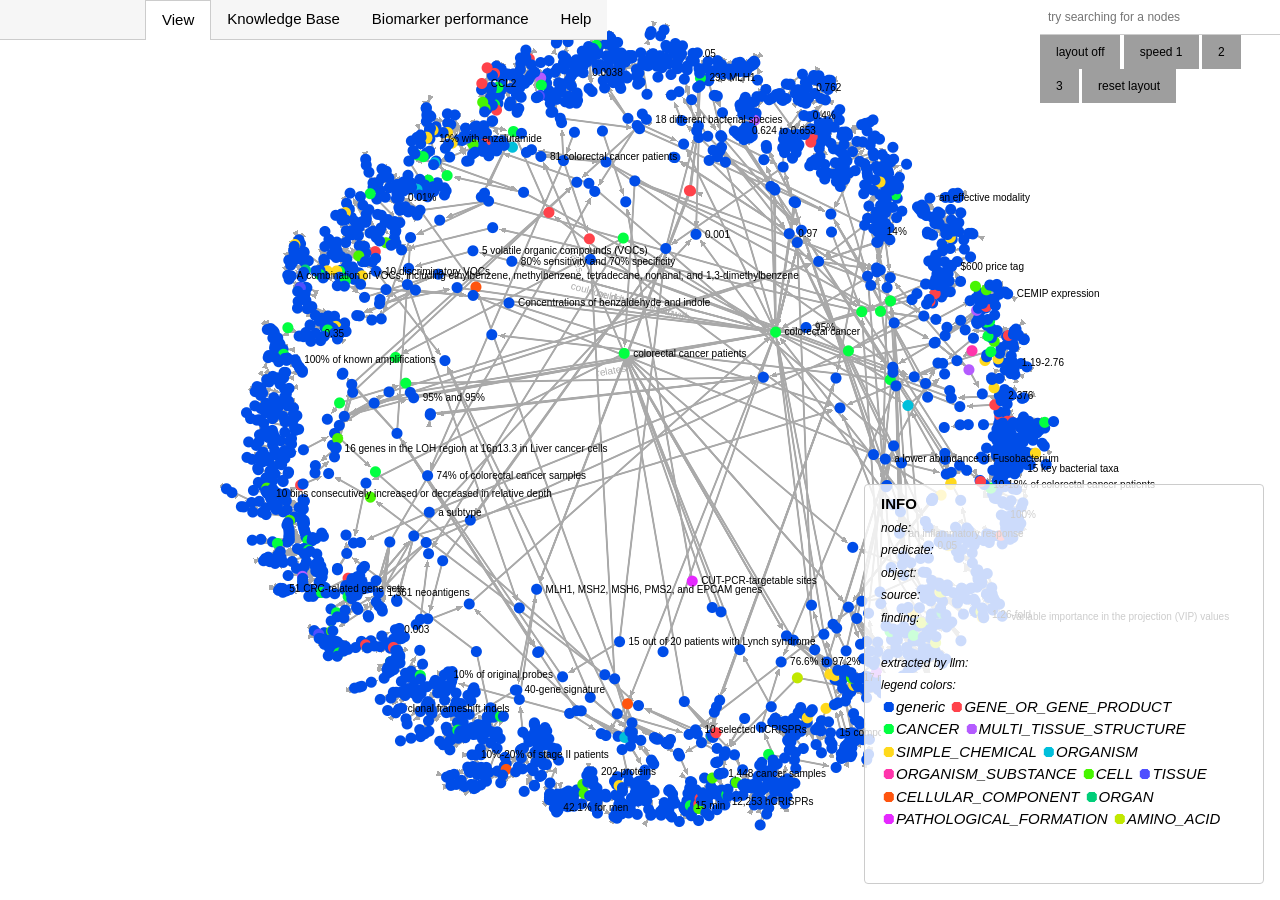
==== commit 8889529b: "publish: FIX characters, ADD oncoscreen link generated from commit f0696a4fc722cd108551a85c51c255452" ====
--- a/index.html
+++ b/index.html
@@ -5,7 +5,7 @@
   <meta charset="utf-8">
   <title>ONCOScreen biomarkers knowledge base demo</title>
   <meta name="viewport" content="width=device-width, initial-scale=1">  
-  <script type="module" crossorigin src="./assets/index-CED3ylfO.js"></script>
+  <script type="module" crossorigin src="./assets/index-lFEfnd-z.js"></script>
   <link rel="stylesheet" crossorigin href="./assets/index-Cr8oEyUR.css">
 </head>
 
